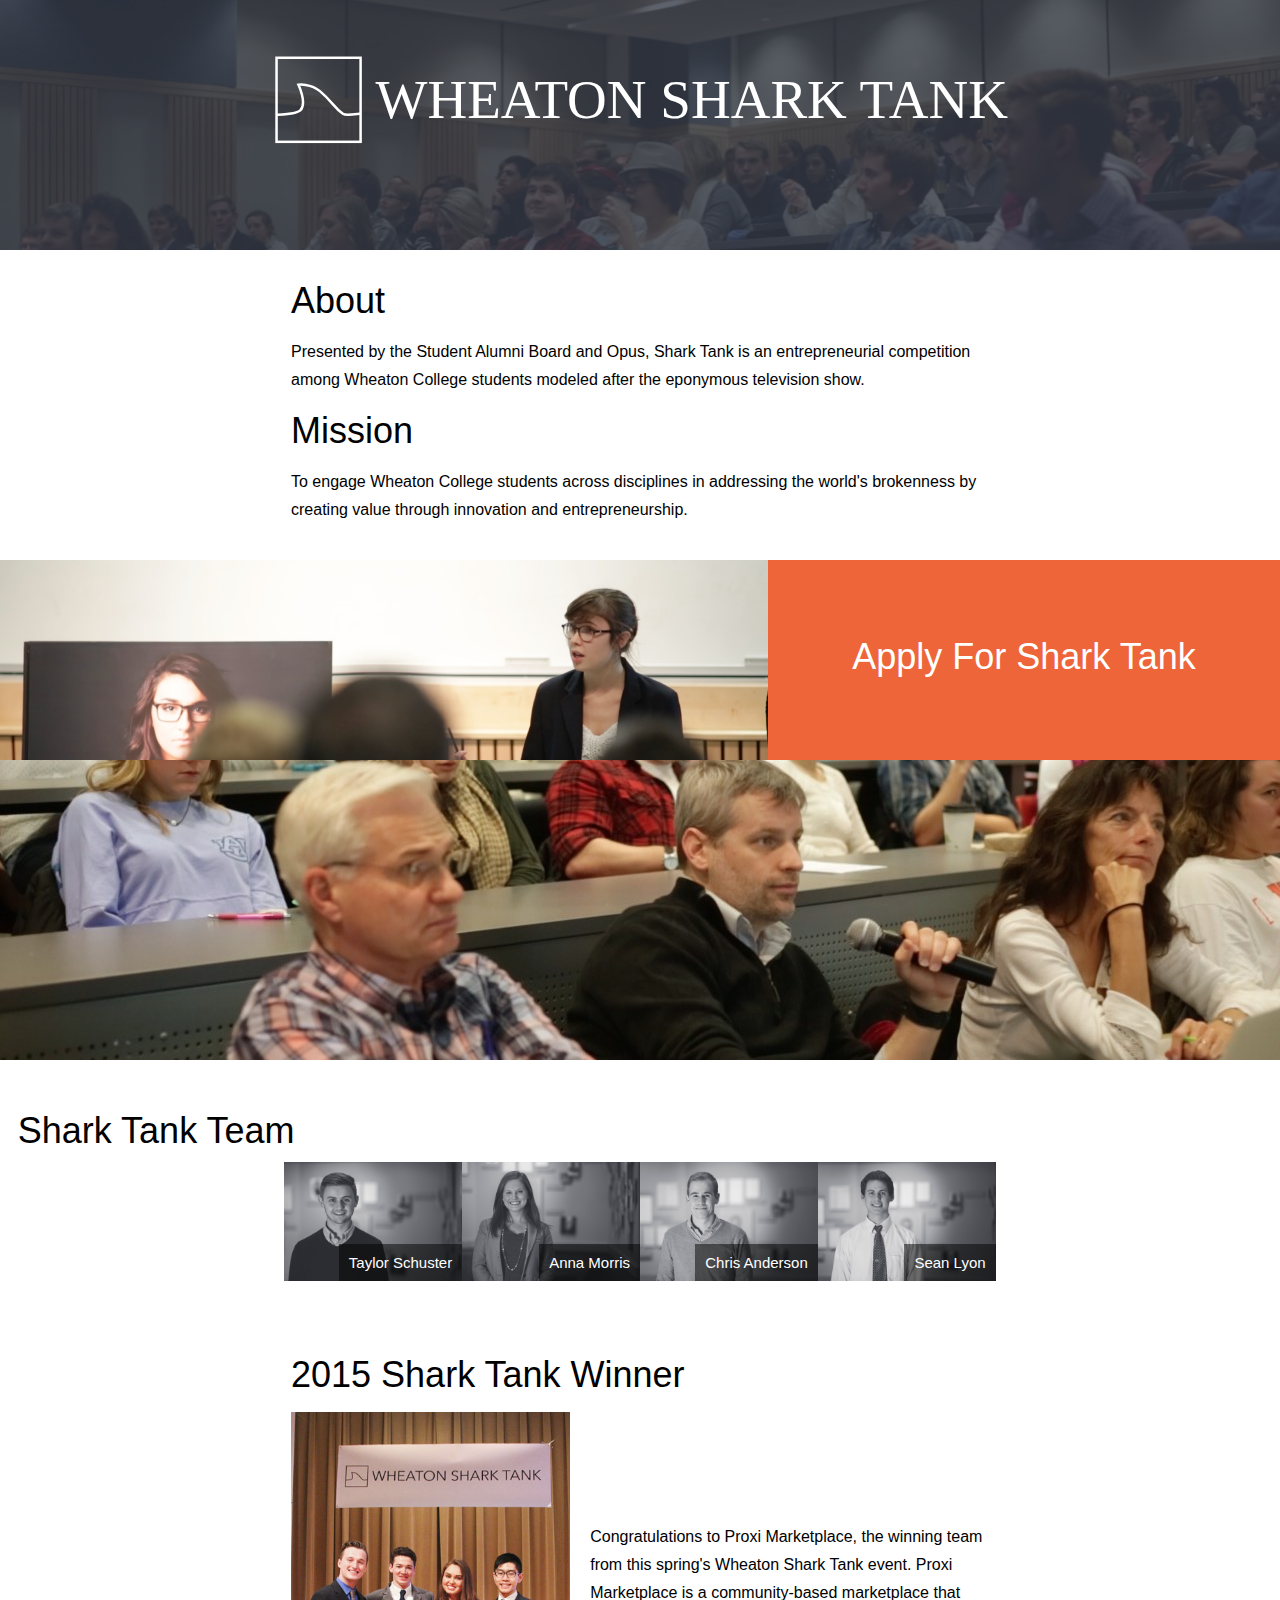
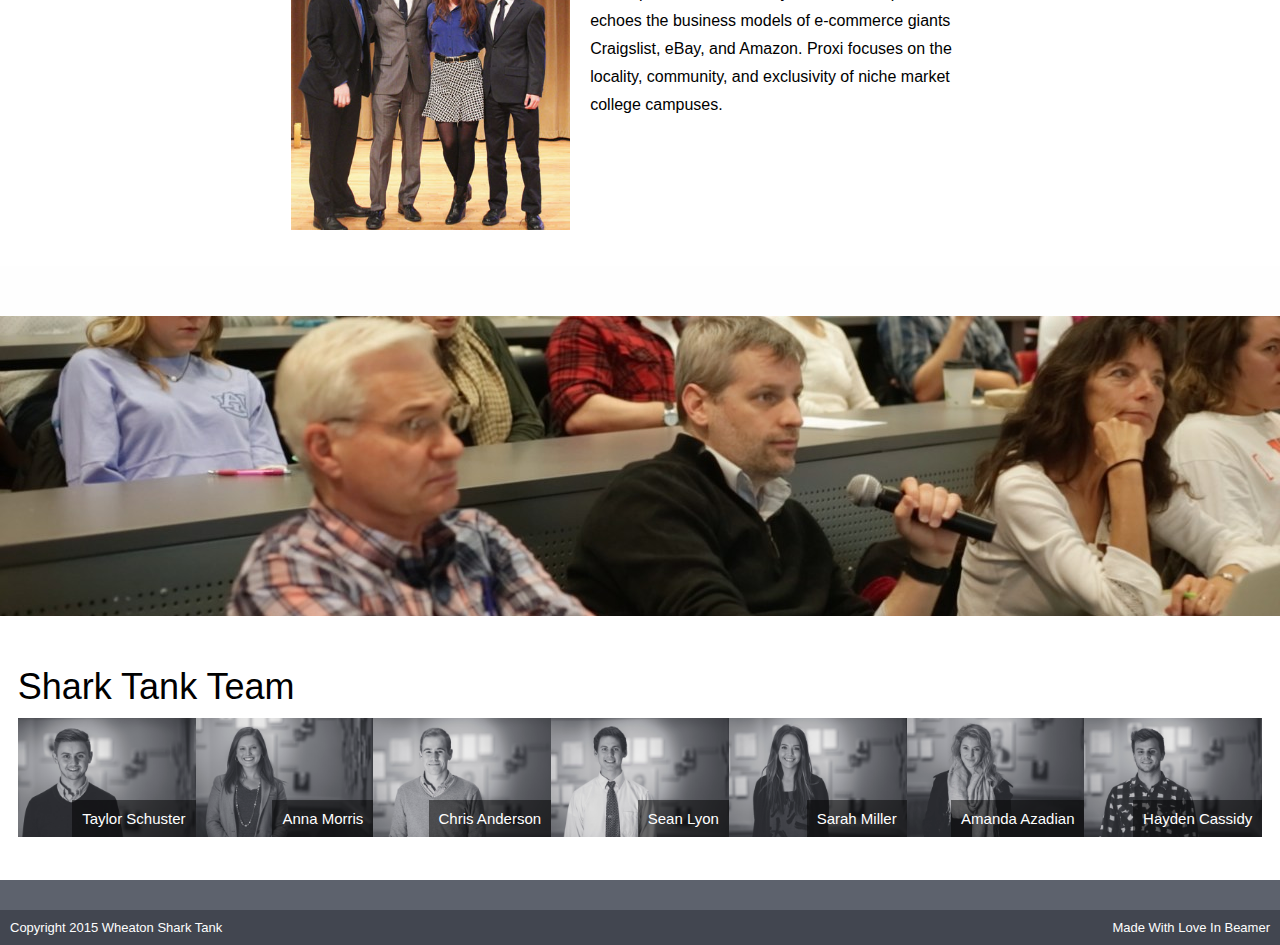
==== index.html @ af7f16a9 "Update index.html" ====
<!DOCTYPE html>
<html>
    <head>
        <title>Wheaton Shark Tank</title>
        <meta name="viewport" content="width=device-width, initial-scale=1.0">
        <link rel="stylesheet" type="text/css" href="css/style.css" />
        <link rel="stylesheet" type="text/css" href="css/strip/strip.css"/>
        <script type="text/javascript" src="javascript/jquery.min.js"></script>
        <script type="text/javascript" src="javascript/moment.js"></script>
        
    </head>
    <body>
        <header class="t100">
            <div class="logo"></div>
        </header>
        <section class="content">
            <section class="about t60">
                <h1>About</h1>
                <p> Presented by the Student Alumni Board and Opus, Shark Tank is an entrepreneurial competition among Wheaton College students modeled after the eponymous television show. </p>
                <h1>Mission</h1>
                <p>To engage Wheaton College students across disciplines in addressing the world's brokenness by creating value through innovation and entrepreneurship.</p>
            </section>
        </section>
        <section class="content">
            <section class="register t100">
                <div class="register-strip">
                    <div class="t60 register-image">
                        <img src="images/presenter1.jpg" />
                    </div>
                    <div class="t40 register-content">
                        <div class="header t100">
                            <h3><a href="https://docs.google.com/a/my.wheaton.edu/forms/d/1Cy8r9pG4nO5E5bSWsli7TmzaUuImfg-sh0JQpCIVTuE/viewform?usp=send_form">Apply For Shark Tank</a></h3>
                            <!--<span class="date"><a href="https://docs.google.com/a/my.wheaton.edu/forms/d/1Cy8r9pG4nO5E5bSWsli7TmzaUuImfg-sh0JQpCIVTuE/viewform?usp=send_form"> Apply</a><br />Contact <a href="mailto:Laura.Tanaka@wheaton.edu">Laura Tanaka</a></span>
                            --->
                        </div>
                    </div>
                </div>
            </section>
            <section class="register t100">
                <div class="register-strip bottom">
                    <div class="t100 register-image">
                        <img src="images/crowd2.jpg" style="margin-top:-175px" />
                    </div>
                </div>
            </section>
            <section class="team t100">
                <h1>Shark Tank Team</h1>
                <div class="team-member t12">
                    <a href="images/team/sharktank1.jpg" class="strip" data-strip-group="gallery1">
                        <img class="t100" src="images/team/sharktank1.jpg" />
                    </a>
                    <span>Taylor Schuster</span>
                </div>
                <div class="team-member t12">
                    <a href="images/team/sharktank2.jpg" class="strip" data-strip-group="gallery1">
                        <img class="t100 strip" src="images/team/sharktank2.jpg" />
                    </a>
                    <span>Anna Morris</span>
                </div>
                <div class="team-member t12">
                    <a href="images/team/sharktank3.jpg" class="strip" data-strip-group="gallery1">
                        <img class="t100 strip" src="images/team/sharktank3.jpg" />
                    </a>
                    <span>Chris Anderson</span>
                </div>
                <div class="team-member t12">
                    <a href="images/team/sharktank4.jpg" class="strip" data-strip-group="gallery1">
                        <img class="t100 strip" src="images/team/sharktank4.jpg" />
                    </a>
                    <span>Sean Lyon</span>
                </div>
            </section>
            <section class="content">
                <div class="schedule t60">
                    <h1>2015 Shark Tank Winner</h1>
                    <p><img class="t40 winner-image" src="images/image.png" /><span class="t60 winner-span">Congratulations to Proxi Marketplace, the winning team from this spring's Wheaton Shark Tank event.  Proxi Marketplace is a community-based marketplace that echoes the business models of e-commerce giants Craigslist, eBay, and Amazon.  Proxi focuses on the locality, community, and exclusivity of niche market college campuses.</span></p>
                </div>
            </section>
        </section>
        <section class="content" style="margin-top: 50px">
            <section class="register t100">
                <div class="register-strip bottom">
                    <div class="t100 register-image">
                        <img src="images/crowd2.jpg" style="margin-top:-175px" />
                    </div>
                </div>
            </section>
            <section class="team t100">
                <h1>Shark Tank Team</h1>
                <div class="team-member t12">
                    <a href="images/team/sharktank1.jpg" class="strip" data-strip-group="gallery1">
                        <img class="t100" src="images/team/sharktank1.jpg" />
                    </a>
                    <span>Taylor Schuster</span>
                </div>
                <div class="team-member t12">
                    <a href="images/team/sharktank2.jpg" class="strip" data-strip-group="gallery1">
                        <img class="t100 strip" src="images/team/sharktank2.jpg" />
                    </a>
                    <span>Anna Morris</span>
                </div>
                <div class="team-member t12">
                    <a href="images/team/sharktank3.jpg" class="strip" data-strip-group="gallery1">
                        <img class="t100 strip" src="images/team/sharktank3.jpg" />
                    </a>
                    <span>Chris Anderson</span>
                </div>
                <div class="team-member t12">
                    <a href="images/team/sharktank4.jpg" class="strip" data-strip-group="gallery1">
                        <img class="t100 strip" src="images/team/sharktank4.jpg" />
                    </a>
                    <span>Sean Lyon</span>
                </div>
                <div class="team-member t12">
                    <a href="images/team/sharktank5.jpg" class="strip" data-strip-group="gallery1">
                        <img class="t100 strip" src="images/team/sharktank5.jpg" />
                    </a>
                    <span>Sarah Miller</span>
                </div>
                <div class="team-member t12">
                    <a href="images/team/sharktank6.jpg" class="strip" data-strip-group="gallery1">
                        <img class="t100 strip" src="images/team/sharktank6.jpg" />
                    </a>
                    <span>Amanda Azadian</span>
                </div>
                <div class="team-member t12">
                    <a href="images/team/sharktank7.jpg" class="strip" data-strip-group="gallery1">
                        <img class="t100 strip" src="images/team/sharktank7.jpg" />
                    </a>
                    <span>Hayden Cassidy</span>
                </div>
            </section>
        </section>
        <footer class="t100">
            <!-- <img class="sablogo" src="images/sablogo.png" /> -->
            <div class="copy">
                <div class="copy-left">Copyright 2015 Wheaton Shark Tank</div>
                <div class="copy-right">Made With Love In Beamer</div>
            </div>
        </footer>
        <script type="text/javascript">
            // Once the video is ready
            videojs("sharktank2014").ready(function() {
                
                var myPlayer = this;
                var aspectRatio = 1/2;
                
                function resizeVideoJS() {
                    var width = document.getElementById(myPlayer.L).parentElement.offsetWidth;
                    myPlayer.width(width).height( width * aspectRatio );
                }
                
                resizeVideoJS();
                
                window.onresize = resizeVideoJS;
            });
        </script>
        <script type="text/javascript" src="javascript/strip.min.js"></script>
        <script type="text/javascript" src="javascript/index.js"></script>
        
        <script>
            (function(i,s,o,g,r,a,m){i['GoogleAnalyticsObject']=r;i[r]=i[r]||function(){
            (i[r].q=i[r].q||[]).push(arguments)},i[r].l=1*new Date();a=s.createElement(o),
            m=s.getElementsByTagName(o)[0];a.async=1;a.src=g;m.parentNode.insertBefore(a,m)
            })(window,document,'script','//www.google-analytics.com/analytics.js','ga');
            
            ga('create', 'UA-47687305-2', 'auto');
            ga('send', 'pageview');
            
        </script>
    </body>
</html>
---- css/style.css ----
* {
  box-sizing: border-box;
}

body {
    background: #FEFEFE url('../images/crowd1.jpg');
    background-size: 100% auto;
    background-repeat: no-repeat;
    font-family: "Helvetica Neue", "Helvetica", sans-serif;
    font-weight: 200;
    margin: 0;
    padding: 0;
}

a { color: #FFF; 
    text-decoration: none;
  
}


/*------------------------------------*\
    $GRID
\*------------------------------------*/

.t1     { width:1% }
.t2     { width:2% }
.t10    { width:10% }
.t12    { width:14% }
.t20    { width:20% }
.t25    { width:25% }       /* 1/4 */
.t30    { width:30% }
.t32    { width:32% }
.t33    { width:33.33333% }   /* 1/3 */
.t40    { width:40% }
.t50    { width:50% }       /* 1/2 */
.t60    { width:60% }
.t64    { width:64% }
.t66    { width:66.66666% }   /* 2/3 */
.t70    { width:70% }
.t75    { width:75% }       /* 3/4*/
.t80    { width:80% }
.t90    { width:90% }
.t100   { width:100% }

h1, h2 {
    font-weight: 400;
    color: #FFF;
    font-size: 36px;
    text-align: center;
}

h3 {
  font-weight: 400;
    color: #FFF;
    font-size: 36px;
    text-align: center;
    
}



.button {
    border: 2px solid #FFF;
    padding: 10px 15px;
    display: inline-block;
    color: #FFF;
    text-transform: uppercase;
    margin: 5px 0px;
}

header {
    background-color: rgba(53, 59, 73, 0.8);
    min-height: 250px;
    position: relative;
}

header .logo {
    background: url('../images/logo.svg?1');
    background-repeat: no-repeat;
    background-position: center center;
    background-size: 100% auto;
    width: 816px;
    height: 200px;
    position: relative;
    left: 50%;
    margin-left: -408px;
}

header .video {
    position: relative;
    left: 50%;
    margin-left: -320px;
    width: 640px;
    height: 320px;
}

.vjs-default-skin .vjs-big-play-button,
.vjs-default-skin .vjs-big-play-button:hover {
    box-shadow: none;
}

.content {
    background: #FFF;
    overflow: auto;
    text-align: center;
}

.about, .gallery, .schedule, .team {
    padding: 20px 35px;
    text-align: left;
    display: inline-block;
}
.about h1 {
    color: #000;
    padding: 0px;
    text-align: left;
    margin: 10px 0px;
}
.about p, .schedule p {
    line-height: 28px;
}

.gallery {
    margin-bottom: 40px;
}
.gallery h1, .schedule h1, .team h1 {
    color: #000;
    padding: 0px;
    text-align: left;
    margin: 10px 0px;
}
.gallery a {
    width: 100px;
    height: 100px;
    overflow: hidden;
    position: relative;
    display: block;
    float: left;
    margin: 5px;
}
.gallery a img {
    min-height: 100%;
    max-height: 150%;
    min-width: 100%;
}


.schedule table {
    border: 1px solid #DADDDF;
    padding: 0px;
    margin: 10px 0px 0px 0px;

    overflow: hidden;
    
    -webkit-border-horizontal-spacing: 0px;
    -webkit-border-vertical-spacing: 0px;
    
    border-bottom-width: 0px;
}
.schedule .pod-title {
    background: #eee;
}
.schedule tr {
    padding: 0px;
}
.schedule td {
    padding: 8px;
    border-bottom: 1px solid #DADDDF;
}
.schedule td:nth-child(even) {
    border-left: 1px solid #DADDDF;
}


.team {
    font-size: 0px;
    padding: 20px 5px;
    margin: 20px 0px;
    color: #111;
    text-align: center;
}
.team h1 {
    margin-left: 1%;
}
.team h2 {
    color: #111;
    text-align: left;
    padding-left: 30px;
    margin-bottom: 10px;
}
.team-member {
    display: inline-block;
    vertical-align: top;
    margin: 0px;
    font-size: 15px;
    position: relative;
}
.team-member span {
    display: block;
    position: absolute;
    bottom: 3px;
    right: 0px;
    padding: 10px;
    background: rgba(0,0,0,.5);
    color: #FFF;    
}

.winner-image {
    display: inline-block;
    vertical-align: middle;
}
.winner-span {
    vertical-align: middle;
    display: inline-block;
    padding-left:20px;
}



.register {
    overflow: auto;
    position: relative;
}
.register-strip {
    height: 200px;
    overflow: hidden;
}
.register-strip.bottom { height: 300px; }
.register-image {
    float: left;
    overflow: hidden;
    height: 100%;
}
.register-image img {
    width: 100%;
    margin-top: -20px;
}
.register-content {
    float: left;
    height: 100%;
    background: #F6F6F6;
}
.register-content .header {
    background: #EE6539;
    min-height: 200px;
    float: left;
    text-align: center;
    padding: 40px 15px;
}
.register-content .header h1 {
    text-transform: uppercase;
    font-weight: 400;
    color: #FFF;
    font-size: 36px;
    text-align: center;
    padding: 20px 50px 10px;
    margin: 0px;
}
.register-content .header .date {
    display: block;
    color: #FEFEFE;
    padding: 20px 20px 30px 20px;
}

.register-content h2,
.register-content h1 {
    color: #000;
    text-align: left;
    margin-bottom: 10px;
}

.register-content form {
    left: 25%;
    display: block;
    position: relative;
}
.register-content label {
    display: block;
}
.register-content label span {
    display: block;
    padding: 5px 0px;
}
.register-content form input,
.register-content form textarea {
    font-size: 15px;
    border-radius: 3px;
    border: 1px solid #dddddd;
    margin-bottom: 21px;
    margin-left: 0px;
    padding: 14px;
    outline: none;
}

.register-content form input:focus,
.register-content form textarea:focus {
    border: 1px solid #AAA;
}

.register-content form textarea {
    min-height: 100px;
}

.register-content form .checkboxes div {
    display: inline-block;
}

.register-content form input[type=submit] {
    background: #FFF;
}

.register-content form textarea.red {
    border-color: #FF0000;
}


.countdown {
    font-size: 50px;
    width: 100%;
    text-align: center;
    display: block;
    position: absolute;
    top: 50%;
    margin-top: -20px;
    color: #FEFEFE;
}
.countdown .subtitle {
    display: block;
    font-size: 25px;
}


footer {
    background: rgba(53, 59, 73, 0.8);
    padding: 30px 0px 0px;
    text-align: center;
}

footer .sablogo {
    width: 160px;
    margin-bottom: 30px;
}
footer .copy {
    overflow: auto;
    background: #424650;
    font-size: 13px;
    padding: 10px;
    color: #FEFEFE;
}
footer .copy .copy-right {
    float: right;
}
footer .copy .copy-left {
    float: left;
}


@media only screen and (max-width: 1024px) {
    body {
        background-size: auto 500px;
    }
    header {

    }
    header .logo {
        width: 700px;
        height: 172px;
        margin-left: -350px;
    }
    header .video {
        position: relative;
        left: 50%;
        margin-left: -240px;
        width: 480px;
        height: 240px;
    }
    header .video video {
        width: 480px;
        height: 240px;
    }
    .about {
        width: 60%;
    } 
    .gallery {
        width: 40%;
    }
    .team-member { width: 33%; }
    
    .register-strip {
        height: 285px;
    }
    .register-strip img {
        width: auto;
        min-width: 100%;
        height: 285px;
    }
    .register-strip.bottom img {
        height: auto;
    }
    .winner-image {
        width: 100%;
    }
    .winner-span {
        display: block;
        width: 100%;
        padding-top: 20px;
        padding-left: 0px;
    }
}
@media only screen and (max-width: 640px) {
    .about, 
    .register, 
    .gallery, 
    .register-content, 
    .register-image, 
    .schedule,
    .register-content .header {
        width: 100%;
    }
    p { font-size: 19px }
    .gallery {
        padding: 10px 30px;
    }
    body {
        background-size: auto 300px;
    }
    header {
        min-height: 75px;
    }
    header .logo {
        background: url('../images/logo.svg?1');
        background-repeat: no-repeat;
        background-position: center center;
        background-size: 100% auto;
        width: 320px;
        height: 100px;
        position: relative;
        left: 50%;
        margin-left: -160px;
    }
    
    header .video {
        position: relative;
        left: 50%;
        margin-left: -150px;
        width: 300px;
        height: 150px;
    }
    header .video video {
        width: 300px;
        height: 150px;
    }
    
    .register-strip {
        height: auto;
    }
    .register-strip.bottom { display: none; }
    
    .team-member { width: 50%; }
    
    .register-content form {
        left: 10%;
        width: 80%;
    }
    
    .register-content form .checkboxes div {
        display: block;
    }
    
    .team h1 { text-align: center; }

    .countdown {
        font-size: 30px;
        padding: 15px;
        top: 80px;
    }
    .countdown .subtitle {
        font-size: 20px;
    }
    .countdown #countdown {
        padding-top: 20px;
        display: block;
    }
    .gallery a {
        width: 28%;
        padding: 1%;
        height: 75px;
    }
}
---- css/strip/strip.css ----
.strp-window {
	position: fixed;
	width: 0;
	height: 100%;
  overflow: hidden;
  background: #292929;
  font: 13px/20px "Lucida Sans", "Lucida Sans Unicode", "Lucida Grande", Verdana, Arial, sans-serif;
}

.strp-window.strp-vertical {
  height: 0;
  width: 100%;
}


/* margin
   we always have some margin around Strip to keep a visual reference to the underlying page
*/
.strp-window { margin-left: 40px; }
.strp-window.strp-vertical { margin-left: 0; margin-bottom: 40px; }

/* reduce margin on smaller screens */
@media all and (max-width: 420px),
       all and (max-height: 420px) {
  .strp-window { margin-left: 20px; }
  .strp-window.strp-vertical { margin-bottom: 20px; }
}


/* z-index */
.strp-window,
.strp-spinner-move {
  z-index: 99999;
}

/* reset box-sizing */
.strp-window,
.strp-window [class^='strp-'],
.strp-spinner-move,
.strp-spinner-move [class^='strp-'] {
  box-sizing: border-box;
}

.strp-measured { margin: 0 !important; }

.strp-pages {
  position: absolute;
  width: 100%;
  height: 100%;
  overflow: hidden;
}

/* sides */
.strp-side-right { top: 0; right: 0; }
.strp-side-right .strp-pages { top: 0; right: 0; }
.strp-side-right .strp-page { top: 0; right: 0; }

.strp-side-left { top: 0; left: 0; }
.strp-side-left .strp-pages { top: 0; left: 0; }
.strp-side-left .strp-page { top: 0; left: 0; }
.strp-side-left .strp-close { left: auto; right: 0; }

.strp-side-top { top: 0; left: 0; }
.strp-side-top .strp-pages { top: 0; left: 0; }
.strp-side-top .strp-page { top: 0; left: 0; }
.strp-side-top .strp-close { top: 0; right: 0; }

.strp-side-bottom { bottom: 0; left: 0; }
.strp-side-bottom .strp-pages { bottom: 0; left: 0; }
.strp-side-bottom .strp-page { bottom: 0; left: 0; }
.strp-side-bottom .strp-close { top: 0; right: 0; }

.strp-page {
  position: absolute;
  width: 100%;
  height: 100%;
}

.strp-container {
  position: absolute;
  top: 0;
  left: 0;
  right: 0;
  bottom: 0;
  margin: 0;
  padding: 0;
  text-align: center;
  background: #292929;
  -webkit-user-select: none;
  -moz-user-select: none;
  user-select: none;
}

/* youtube & vimeo use overlap:false, this adds padding 
   to make sure buttons don't overlap the content */
.strp-no-overlap .strp-container { padding: 47px 72px; }
.strp-no-overlap.strp-no-sides .strp-container { padding: 47px 0; }

.strp-vertical .strp-no-overlap .strp-container { padding: 0 72px; }
.strp-vertical .strp-no-overlap.strp-no-sides .strp-container { padding: 0 47px; }

.strp-hovering-clickable .strp-container { cursor: pointer; }


.strp-content-element {
  position: absolute;
  top: 50%;
  left: 50%;
}

.strp-content-element iframe {
  float: left;
  width: 100%;
  height: 100%;
}

.strp-container img {
  display: inline-block;
  vertical-align: middle;
}

.strp-info {
  position: absolute;
  bottom: 0;
  left: 0;
  width: 100%;
  color: #efefef;
  font-size: 13px;
  line-height: 20px;
  background: #000;
}

.strp-info-padder {
  display: block;
  overflow: hidden;
  padding: 12px;
  position: relative;
  width: auto;
}

.strp-caption {
  width: auto;
  display: inline;
  white-space: wrap;
}

.strp-position {
  color: #b3b3b3;
  float: right;
  line-height: 21px;
  opacity: 0.99;
  position: relative;
  text-align: right;
  margin-left: 15px;
}

/* links */
.strp-info a,
.strp-info a:hover {
  color: #ccc;
  border: 0;
  background: none;
  text-decoration: underline;
}
.strp-info a:hover { color: #eee; }



/* < > */
.strp-nav {
  position: absolute;
  top: 50%;
  width: 54px;
  height: 72px;
  margin: 0 9px;
  margin-top: -36px;
  cursor: pointer;
  -webkit-user-select: none;
  -moz-user-select: none;
  user-select: none;
}
.strp-nav-previous { left: 0; }
.strp-nav-next { right: 0; left: auto; }

.strp-nav-disabled { cursor: default; }

.strp-nav-button {
  float: left;
  width: 100%;
  height: 100%;
  margin: 0;
  padding: 0;
}
.strp-nav-button-background {
  position: absolute;
  top: 0;
  left: 0;
  width: 100%;
  height: 100%;
  background-color: #101010;
}
.strp-nav-button-icon {
  float: left;
  position: relative;
  height: 100%;
  width: 100%;
  zoom: 1;
}


/* X */
.strp-close {
  position: absolute;
  width: 47px;
  height: 47px;
  cursor: pointer;
  -webkit-user-select: none;
  -moz-user-select: none;
  user-select: none;
}

.strp-close-background,
.strp-close-icon {
  position: absolute;
  top: 12px;
  left: 12px;
  height: 23px;
  width: 23px;
}

.strp-close-background {
  filter: alpha(opacity=80);
  opacity: .8;
  background-color: #101010;
}
.strp-close:hover .strp-close-background { background-color: #161616; }


.strp-has-error .strp-container { background: #d22c2c; }
.strp-error {
  background: url('skins/strip/error.svg') 50% 50% no-repeat;
  position: absolute;
  top: 50%;
  left: 50%;
  width: 240px;
  height: 240px;
  margin-left: -120px;
  margin-top: -120px;
}
.strp-no-svg .strp-error { background-image: url('skins/strip/error.svg'); }

/* Spinner - loading icon, wrapped by a this div that moves it */
.strp-spinner-move {
  position: fixed;
  top: 0px;
  right: 0px;
  height: 47px;
  width: 0;
}
.strp-spinner-move.strp-vertical { width: 47px; height: 0; }

.strp-spinner {
  width: 47px;
  height: 47px;
  float: left;
  position: relative;
}

/* different sides */
.strp-spinner-move.strp-side-top { top: 0; right: 0; bottom: auto; left: auto; }
.strp-spinner-move.strp-side-bottom { top: auto; right: 0; bottom: 0; left: auto; }

.strp-spinner-move.strp-side-right .strp-spinner { margin-left: -47px; }
.strp-spinner-move.strp-side-left .strp-spinner { margin-right: -47px; float: right; }
.strp-spinner-move.strp-side-bottom .strp-spinner { margin-top: -47px; }
.strp-spinner-move.strp-side-top .strp-spinner { position: absolute; bottom: 0; right: 0; margin-bottom: -47px; }


@-moz-keyframes strp-spinner-spin { 100% { -moz-transform: rotate(360deg); } }
@-webkit-keyframes strp-spinner-spin { 100% { -webkit-transform: rotate(360deg); } }
@keyframes strp-spinner-spin { 100% { -webkit-transform: rotate(360deg); transform:rotate(360deg); } }

.strp-spinner-rotate,
.strp-spinner-frame {
  position: absolute;
  top: 0;
  left: 0;
  width: 100%;
  height: 100%;
}

.strp-spinner-line {
  position: absolute;
  left: 50%;
  top: 15px;
  width: 2px;
  margin-left: -1px;
  height: 3px;
  border-radius: 1px;
  z-index: 80; /* amount of lines, removed later on */
  color: inherit; /* color of the dots, inherited from text on the page */
}



/*
 * ===== Skin: strip ===== 
 */
 /* < > */
.strp-window-skin-strip .strp-nav-button-background { background: none; }
.strp-window-skin-strip .strp-nav-previous .strp-nav-button-icon { background: url('skins/strip/previous.svg');  }
.strp-window-skin-strip .strp-nav-next .strp-nav-button-icon { background: url('skins/strip/next.svg'); }
/* IE7-8/no-svg */
.strp-window-skin-strip.strp-no-svg .strp-nav-previous .strp-nav-button-icon { background: url('skins/strip/previous.png'); opacity: 1; }
.strp-window-skin-strip.strp-no-svg .strp-nav-next .strp-nav-button-icon { background: url('skins/strip/next.png'); opacity: 1; }

.strp-window-skin-strip .strp-nav .strp-nav-button-icon { opacity: .6; } /* normal state */
.strp-window-skin-strip.strp-mobile-touch .strp-nav .strp-nav-button-icon { opacity: 1; } /* mobile-touch always has normal states at full opacity */

/* < > : hover */
.strp-window-skin-strip .strp-nav:hover .strp-nav-button-icon,
.strp-window-skin-strip .strp-nav-hover .strp-nav-button-icon { opacity: 1; }
/* IE7-8/no-svg */
.strp-window-skin-strip.strp-no-svg .strp-nav.strp-nav-previous:hover .strp-nav-button-icon,
.strp-window-skin-strip.strp-no-svg .strp-nav-hover.strp-nav-previous .strp-nav-button-icon { background: url('skins/strip/previous-hover.png'); }
.strp-window-skin-strip.strp-no-svg .strp-nav.strp-nav-next:hover .strp-nav-button-icon,
.strp-window-skin-strip.strp-no-svg .strp-nav-hover.strp-nav-next .strp-nav-button-icon { background: url('skins/strip/next-hover.png'); }

/* Smaller screens */
@media all and (max-width: 420px),
       all and (max-height: 420px) {
  .strp-window-skin-strip .strp-nav {
    width: 40px;
    height: 50px;
    margin: 0 5px;
    margin-top: -25px;
  }
  
  /* < > */
  .strp-window-skin-strip .strp-nav-previous .strp-nav-button-icon { background: url('skins/strip/previous-small.svg');  }
  .strp-window-skin-strip .strp-nav-next .strp-nav-button-icon { background: url('skins/strip/next-small.svg'); }
  /* IE7-8/no-svg */
  .strp-window-skin-strip.strp-no-svg .strp-nav-previous .strp-nav-button-icon { background: url('skins/strip/previous-small.png'); }
  .strp-window-skin-strip.strp-no-svg .strp-nav-next .strp-nav-button-icon { background: url('skins/strip/next-small.png'); }
  
  /* IE7-8/no-svg */
  .strp-window-skin-strip.strp-no-svg .strp-nav.strp-nav-previous:hover .strp-nav-button-icon,
  .strp-window-skin-strip.strp-no-svg .strp-nav-hover.strp-nav-previous .strp-nav-button-icon { background: url('skins/strip/previous-small-hover.png'); }
  .strp-window-skin-strip.strp-no-svg .strp-nav.strp-nav-next:hover .strp-nav-button-icon,
  .strp-window-skin-strip.strp-no-svg .strp-nav-hover.strp-nav-next .strp-nav-button-icon { background: url('skins/strip/next-small-hover.png'); }

  /* reduce padding */
  .strp-no-overlap .strp-container { padding: 47px 60px; }
  .strp-no-overlap.strp-no-sides .strp-container { padding: 47px 0; }

  .strp-vertical .strp-no-overlap .strp-container { padding: 0 60px; }
  .strp-vertical .strp-no-overlap.strp-no-sides .strp-container { padding: 0 47px; }
}

/* X */
.strp-window-skin-strip .strp-close .strp-close-icon { background: url('skins/strip/close.svg'); opacity: .8; }
.strp-window-skin-strip .strp-close:hover .strp-close-icon { opacity: 1; }
/* IE7-8/no-svg */
.strp-window-skin-strip.strp-no-svg .strp-close .strp-close-icon { background: url('skins/strip/close.png'); opacity: 1; }


/* here's how to have content slide in with the window when opening and closing  */
/*
.strp-window-skin-strip.strp-side-left.strp-opening  .strp-page,
.strp-window-skin-strip.strp-side-left.strp-closing  .strp-page { left: auto; right: 0; }
.strp-window-skin-strip.strp-side-right.strp-opening  .strp-page,
.strp-window-skin-strip.strp-side-right.strp-closing  .strp-page { left: 0; right: auto; }
.strp-window-skin-strip.strp-side-top.strp-opening  .strp-page,
.strp-window-skin-strip.strp-side-top.strp-closing  .strp-page { bottom: 0; top: auto; }
.strp-window-skin-strip.strp-side-bottom.strp-opening  .strp-page,
.strp-window-skin-strip.strp-side-bottom.strp-closing  .strp-page { bottom: auto; top: 0; }
*/
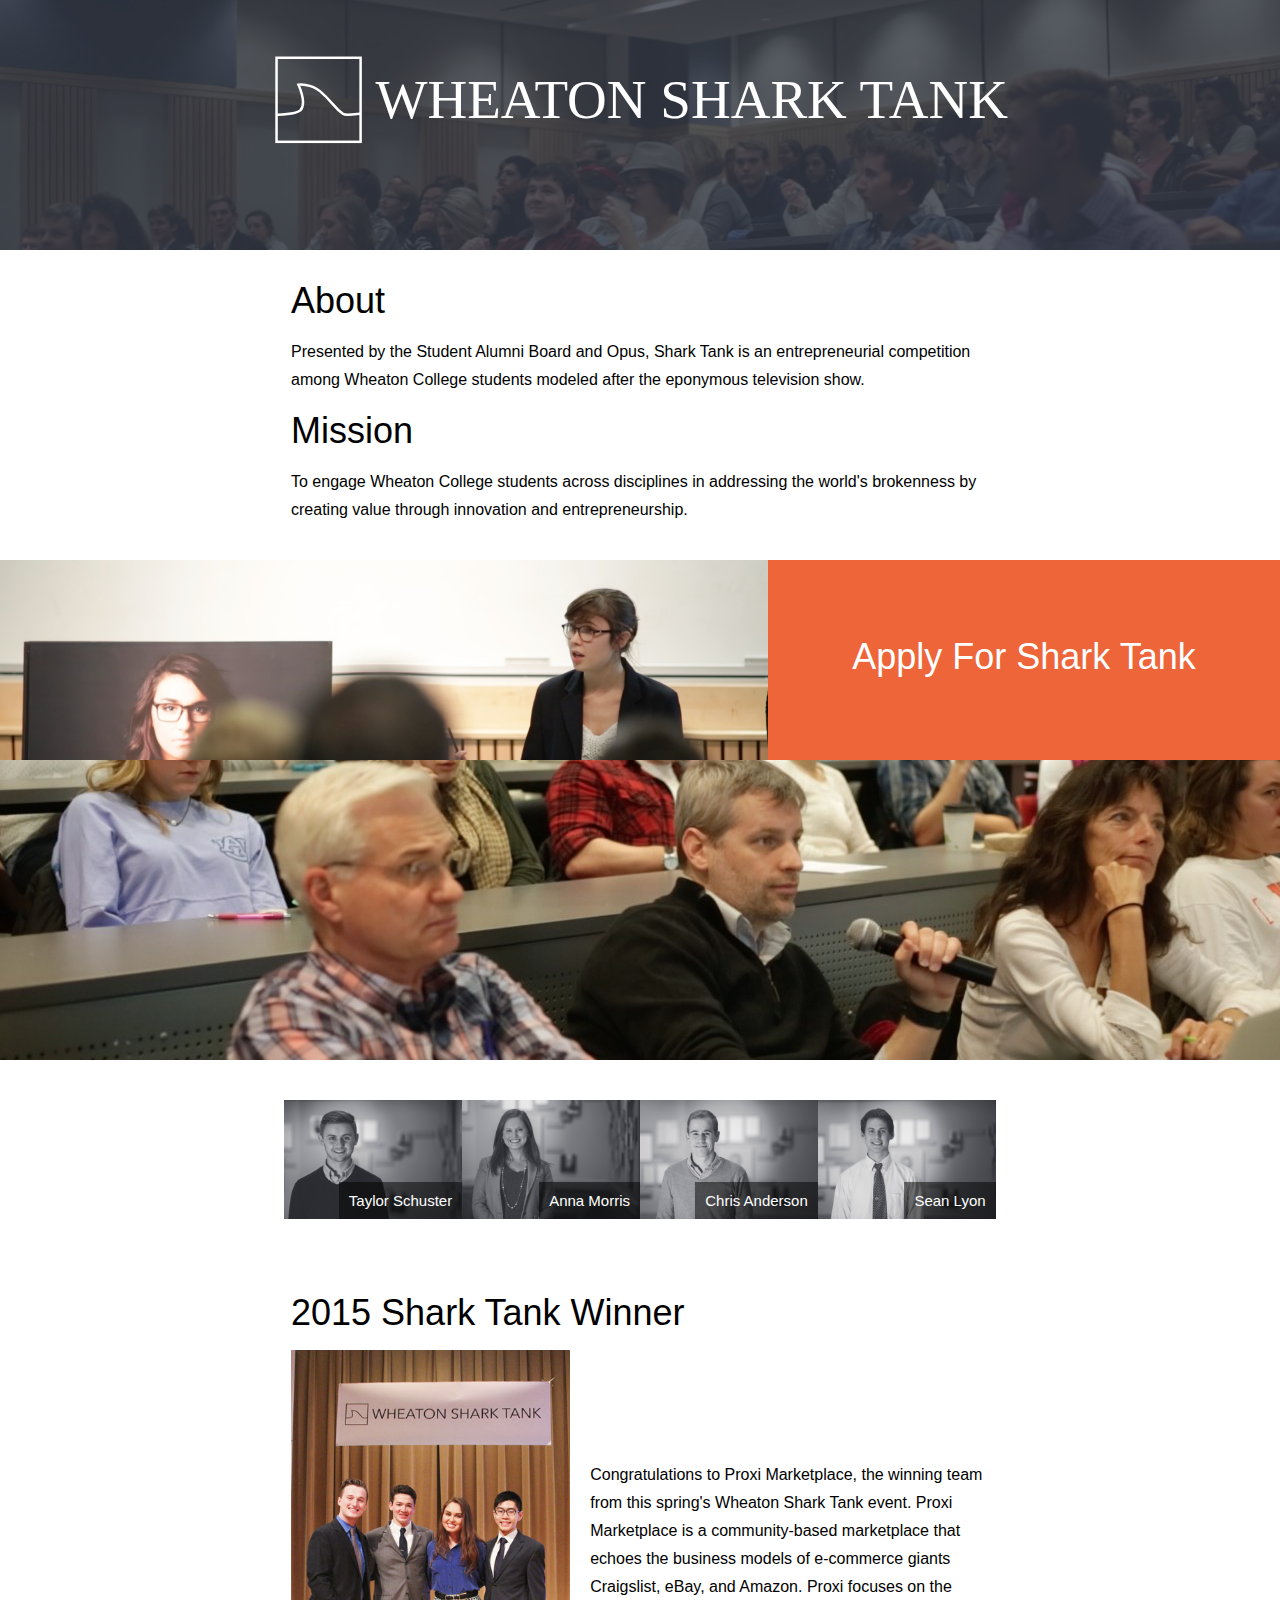
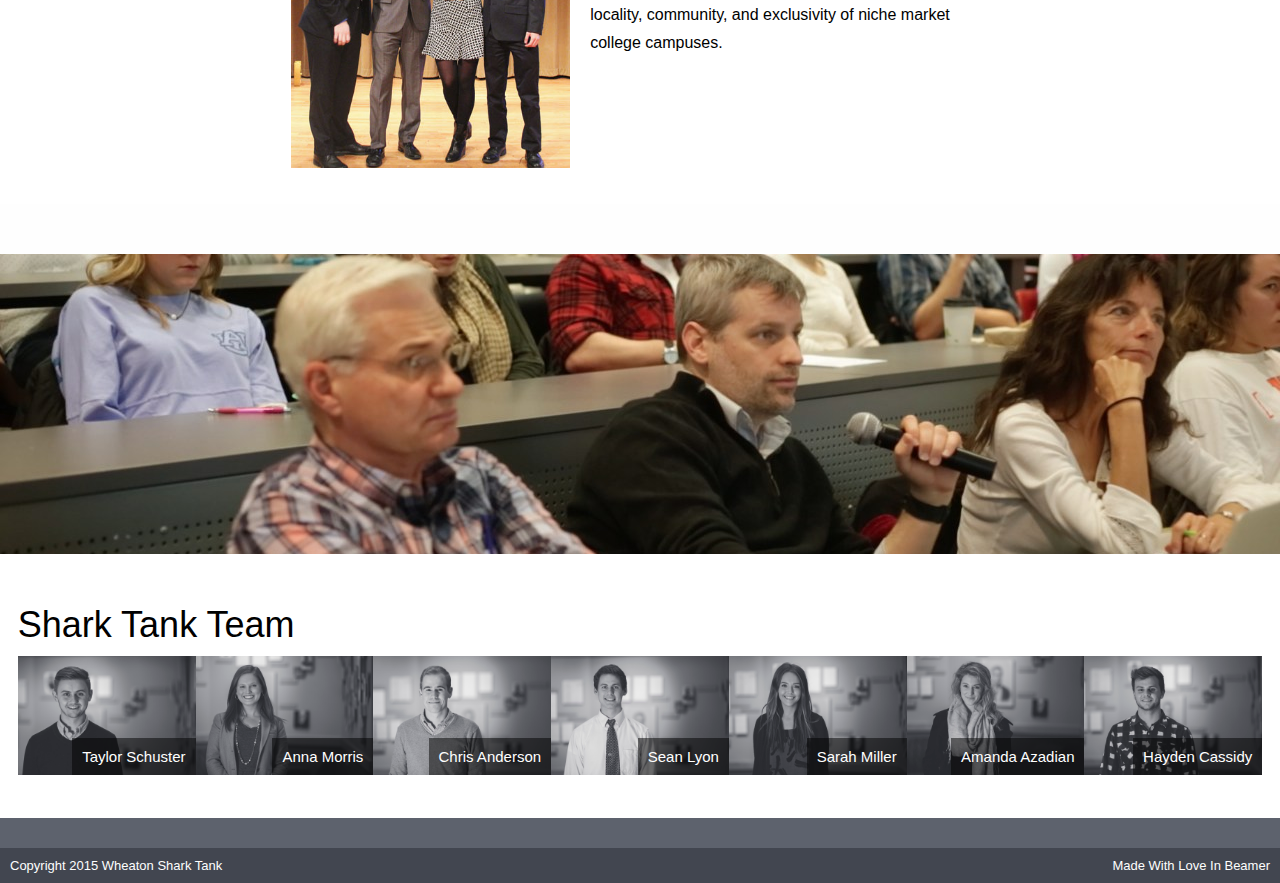
==== commit 47934197: "Update index.html" ====
--- a/index.html
+++ b/index.html
@@ -30,8 +30,7 @@
                     <div class="t40 register-content">
                         <div class="header t100">
                             <h3><a href="https://docs.google.com/a/my.wheaton.edu/forms/d/1Cy8r9pG4nO5E5bSWsli7TmzaUuImfg-sh0JQpCIVTuE/viewform?usp=send_form">Apply For Shark Tank</a></h3>
-                            <!--<span class="date"><a href="https://docs.google.com/a/my.wheaton.edu/forms/d/1Cy8r9pG4nO5E5bSWsli7TmzaUuImfg-sh0JQpCIVTuE/viewform?usp=send_form"> Apply</a><br />Contact <a href="mailto:Laura.Tanaka@wheaton.edu">Laura Tanaka</a></span>
-                            --->
+                            <!--<span class="date"><a href="https://docs.google.com/a/my.wheaton.edu/forms/d/1Cy8r9pG4nO5E5bSWsli7TmzaUuImfg-sh0JQpCIVTuE/viewform?usp=send_form"> Apply</a><br />Contact <a href="mailto:Laura.Tanaka@wheaton.edu">Laura Tanaka</a></span> --->
                         </div>
                     </div>
                 </div>
@@ -44,7 +43,6 @@
                 </div>
             </section>
             <section class="team t100">
-                <h1>Shark Tank Team</h1>
                 <div class="team-member t12">
                     <a href="images/team/sharktank1.jpg" class="strip" data-strip-group="gallery1">
                         <img class="t100" src="images/team/sharktank1.jpg" />
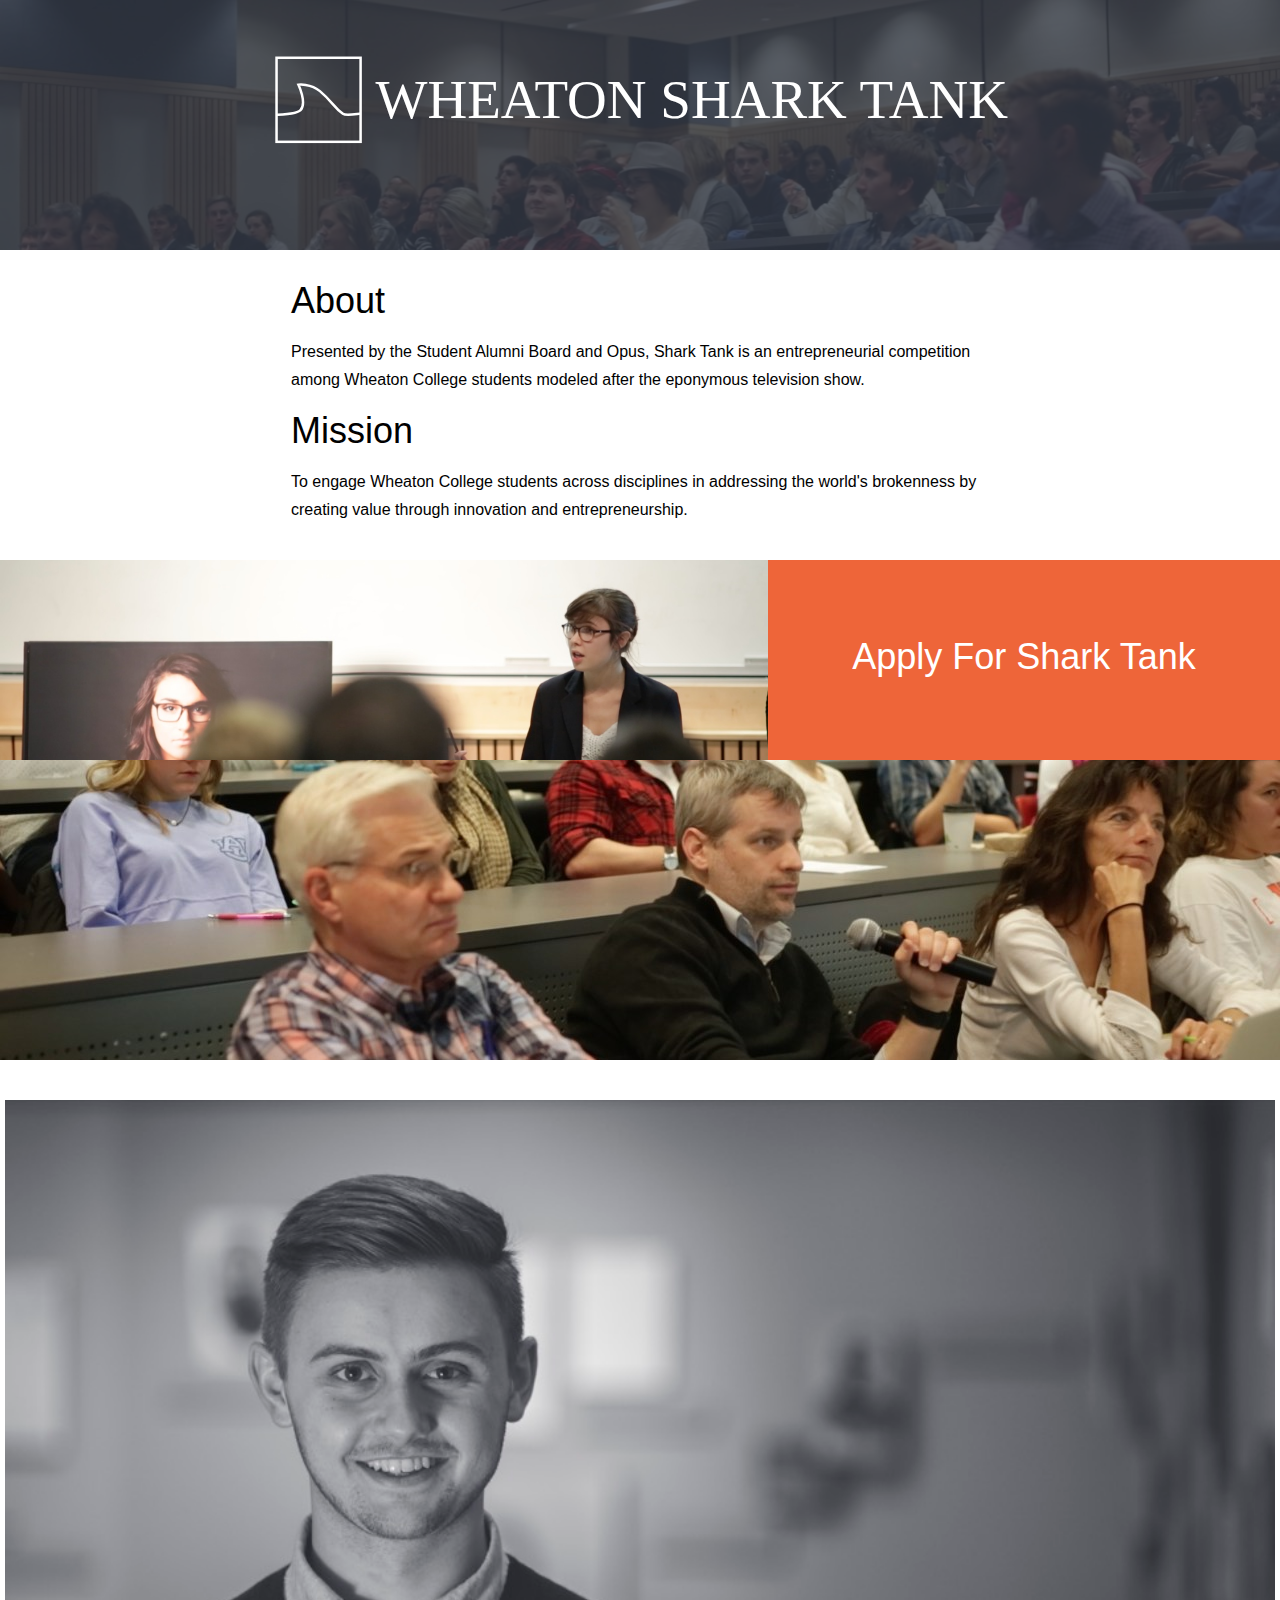
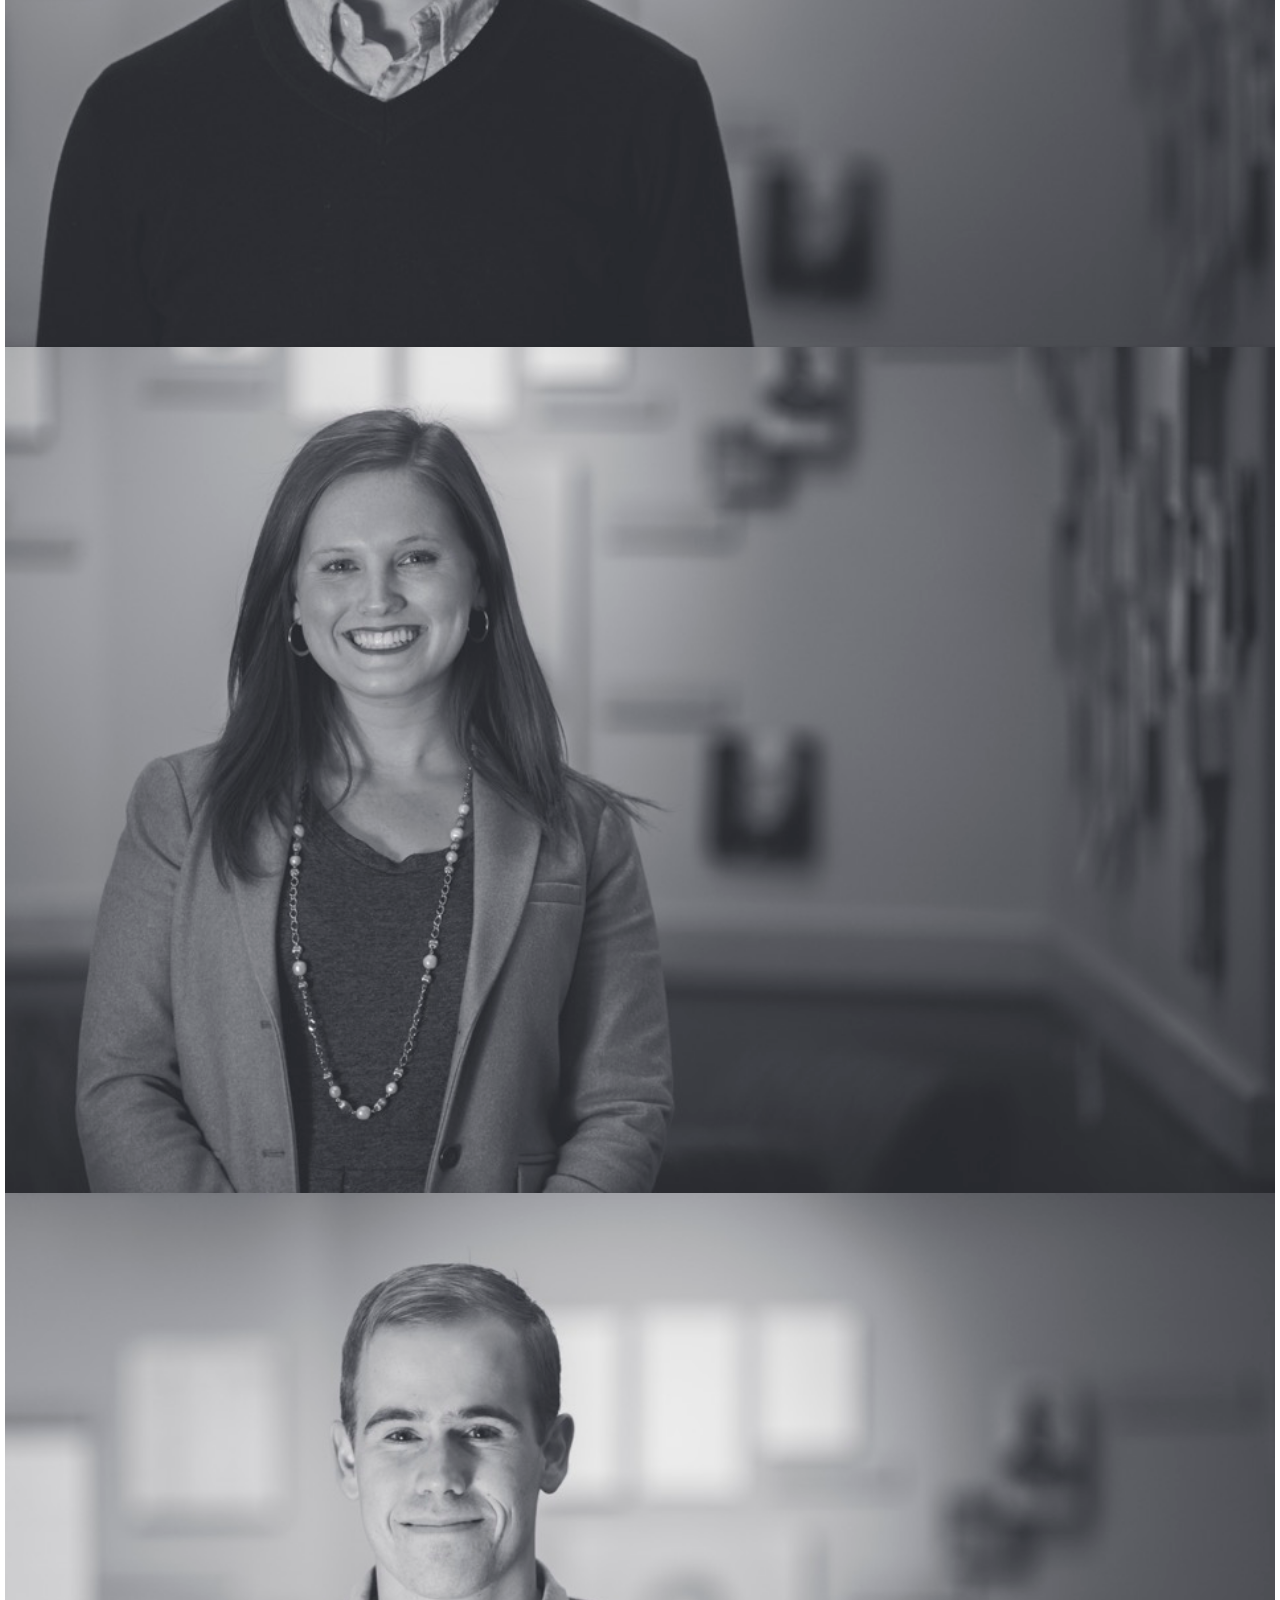
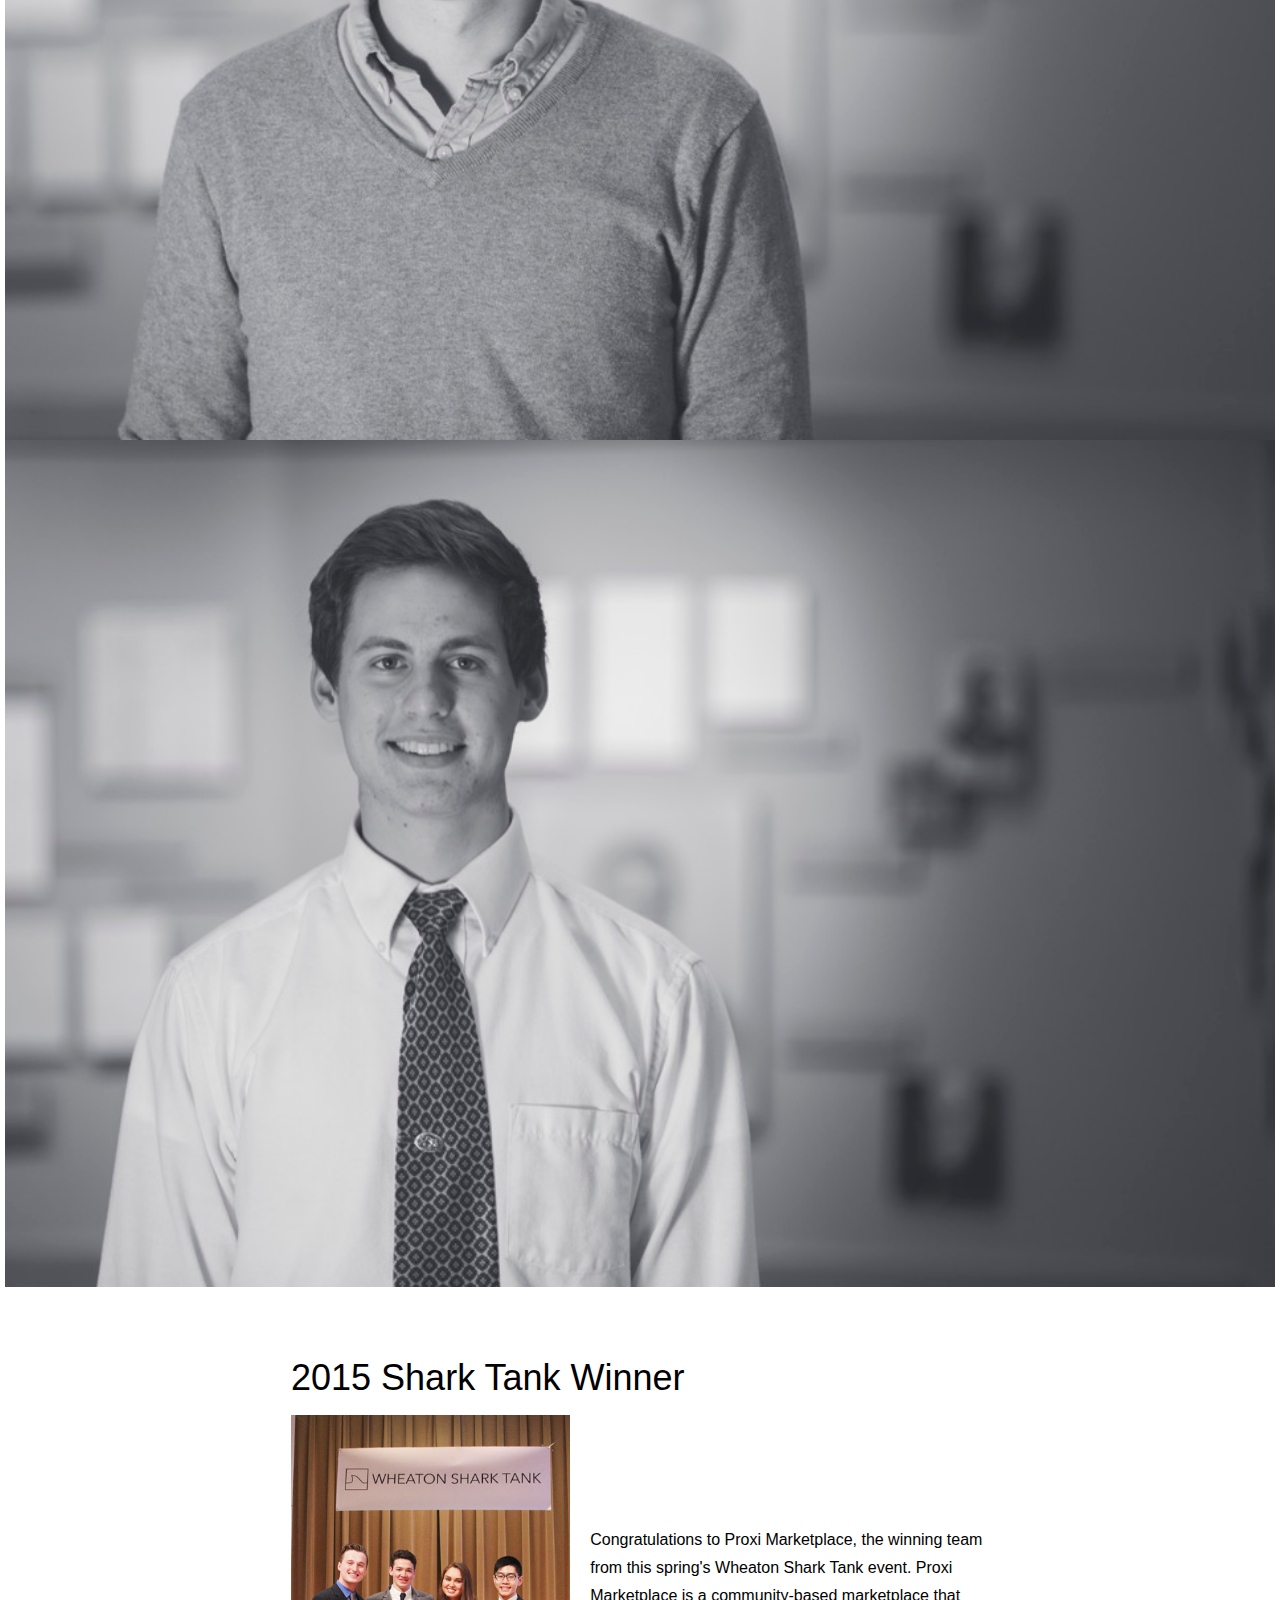
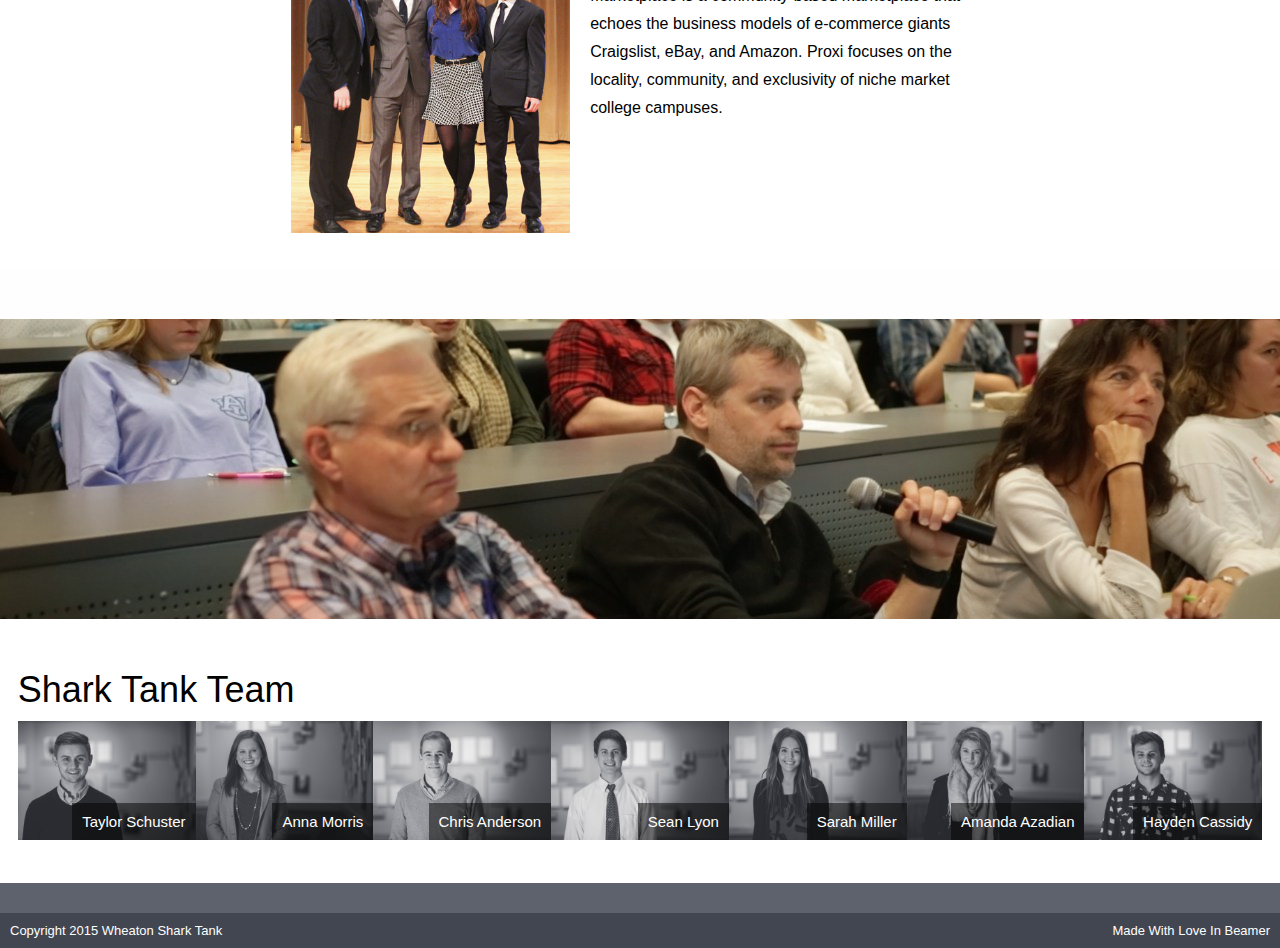
==== commit 05923f05: "Update index.html" ====
--- a/index.html
+++ b/index.html
@@ -43,25 +43,25 @@
                 </div>
             </section>
             <section class="team t100">
-                <div class="team-member t12">
+                <div class="vectors">
                     <a href="images/team/sharktank1.jpg" class="strip" data-strip-group="gallery1">
                         <img class="t100" src="images/team/sharktank1.jpg" />
                     </a>
                     <span>Taylor Schuster</span>
                 </div>
-                <div class="team-member t12">
+                <div class="vectors">
                     <a href="images/team/sharktank2.jpg" class="strip" data-strip-group="gallery1">
                         <img class="t100 strip" src="images/team/sharktank2.jpg" />
                     </a>
                     <span>Anna Morris</span>
                 </div>
-                <div class="team-member t12">
+                <div class="vectors">
                     <a href="images/team/sharktank3.jpg" class="strip" data-strip-group="gallery1">
                         <img class="t100 strip" src="images/team/sharktank3.jpg" />
                     </a>
                     <span>Chris Anderson</span>
                 </div>
-                <div class="team-member t12">
+                <div class="vectors">
                     <a href="images/team/sharktank4.jpg" class="strip" data-strip-group="gallery1">
                         <img class="t100 strip" src="images/team/sharktank4.jpg" />
                     </a>
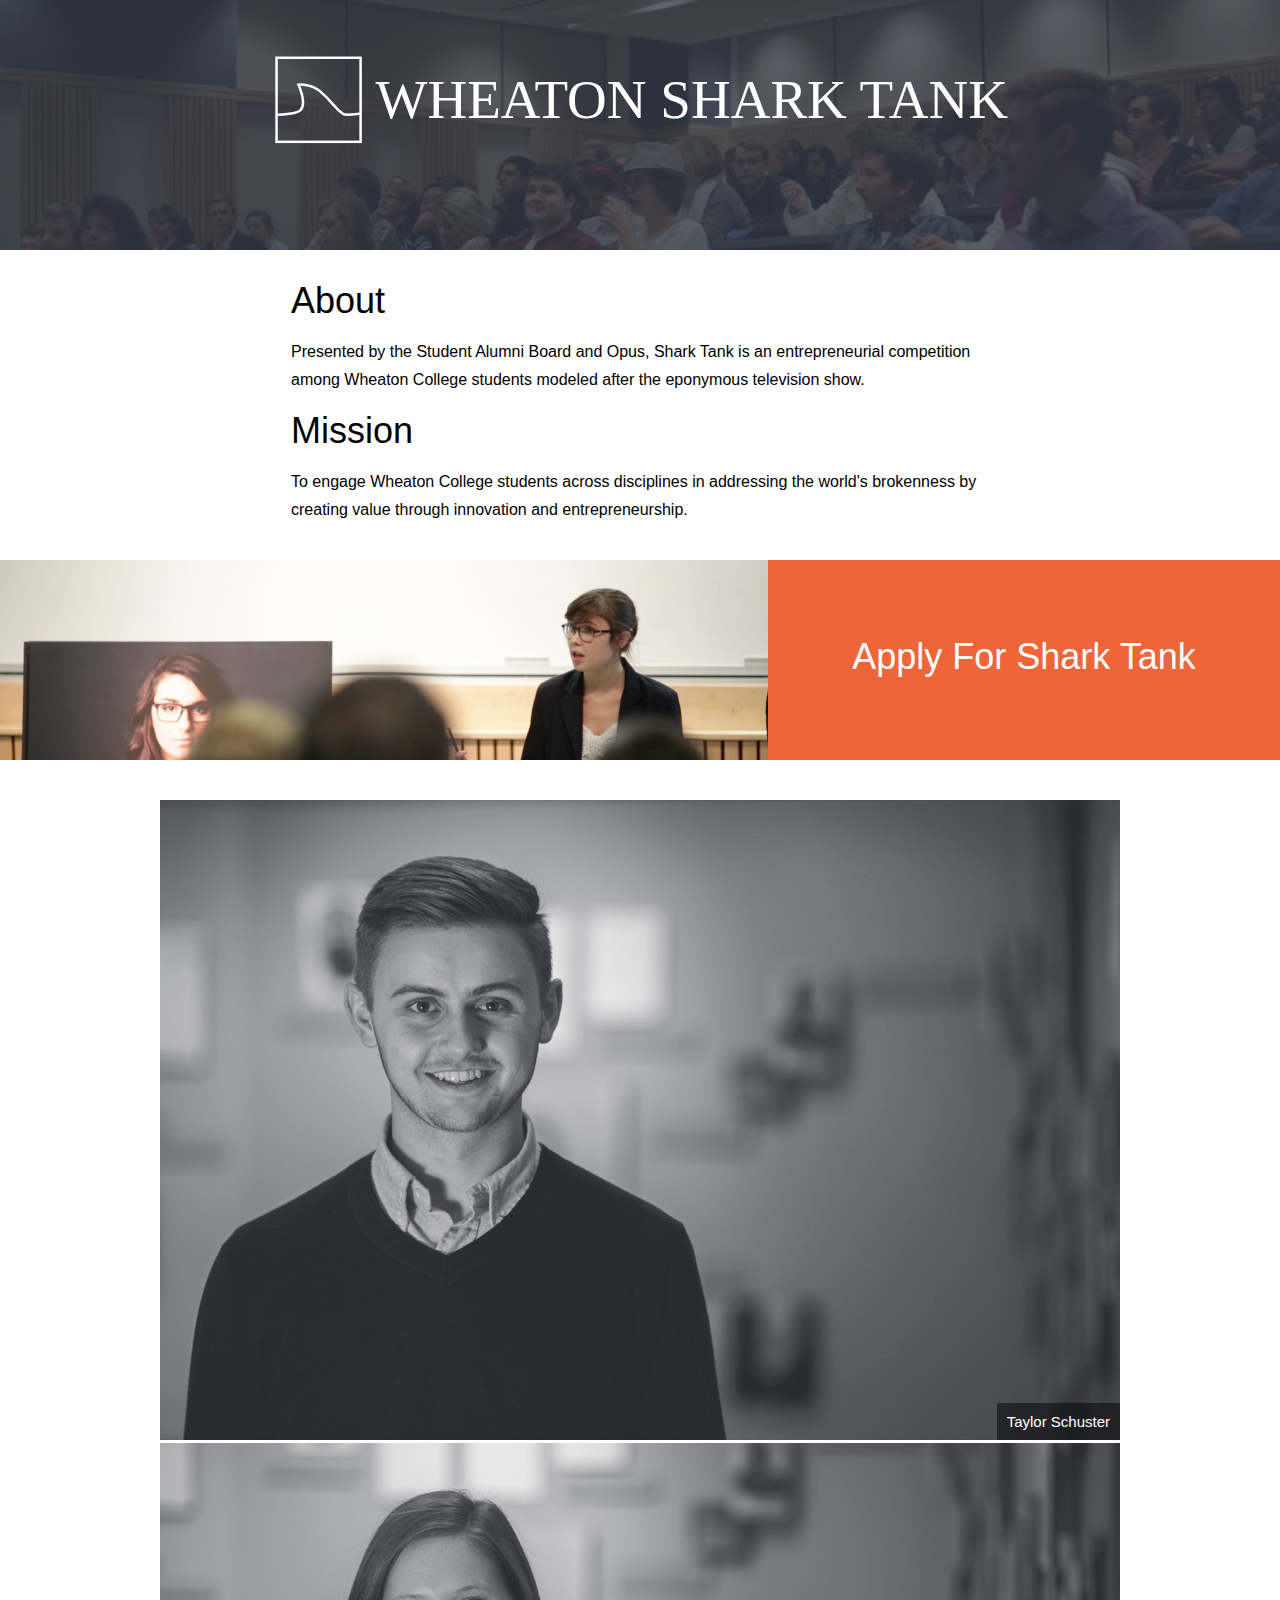
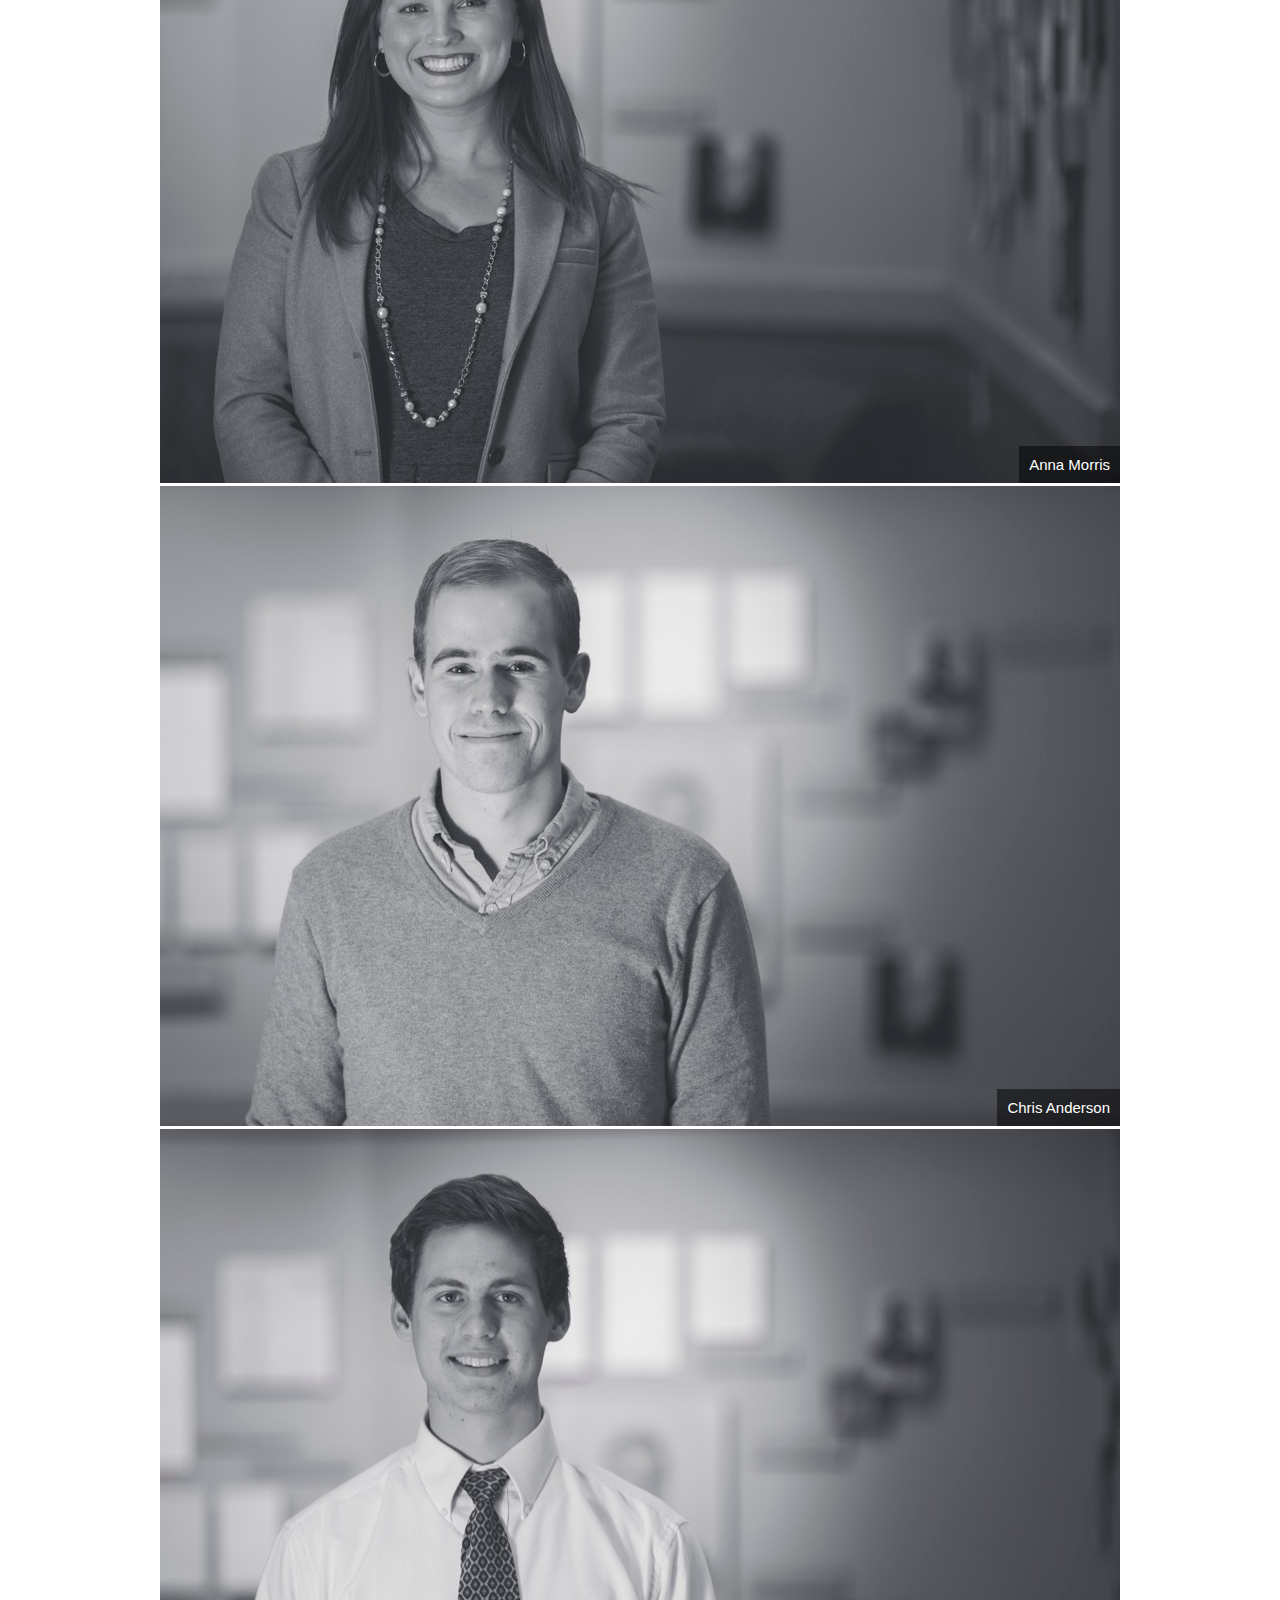
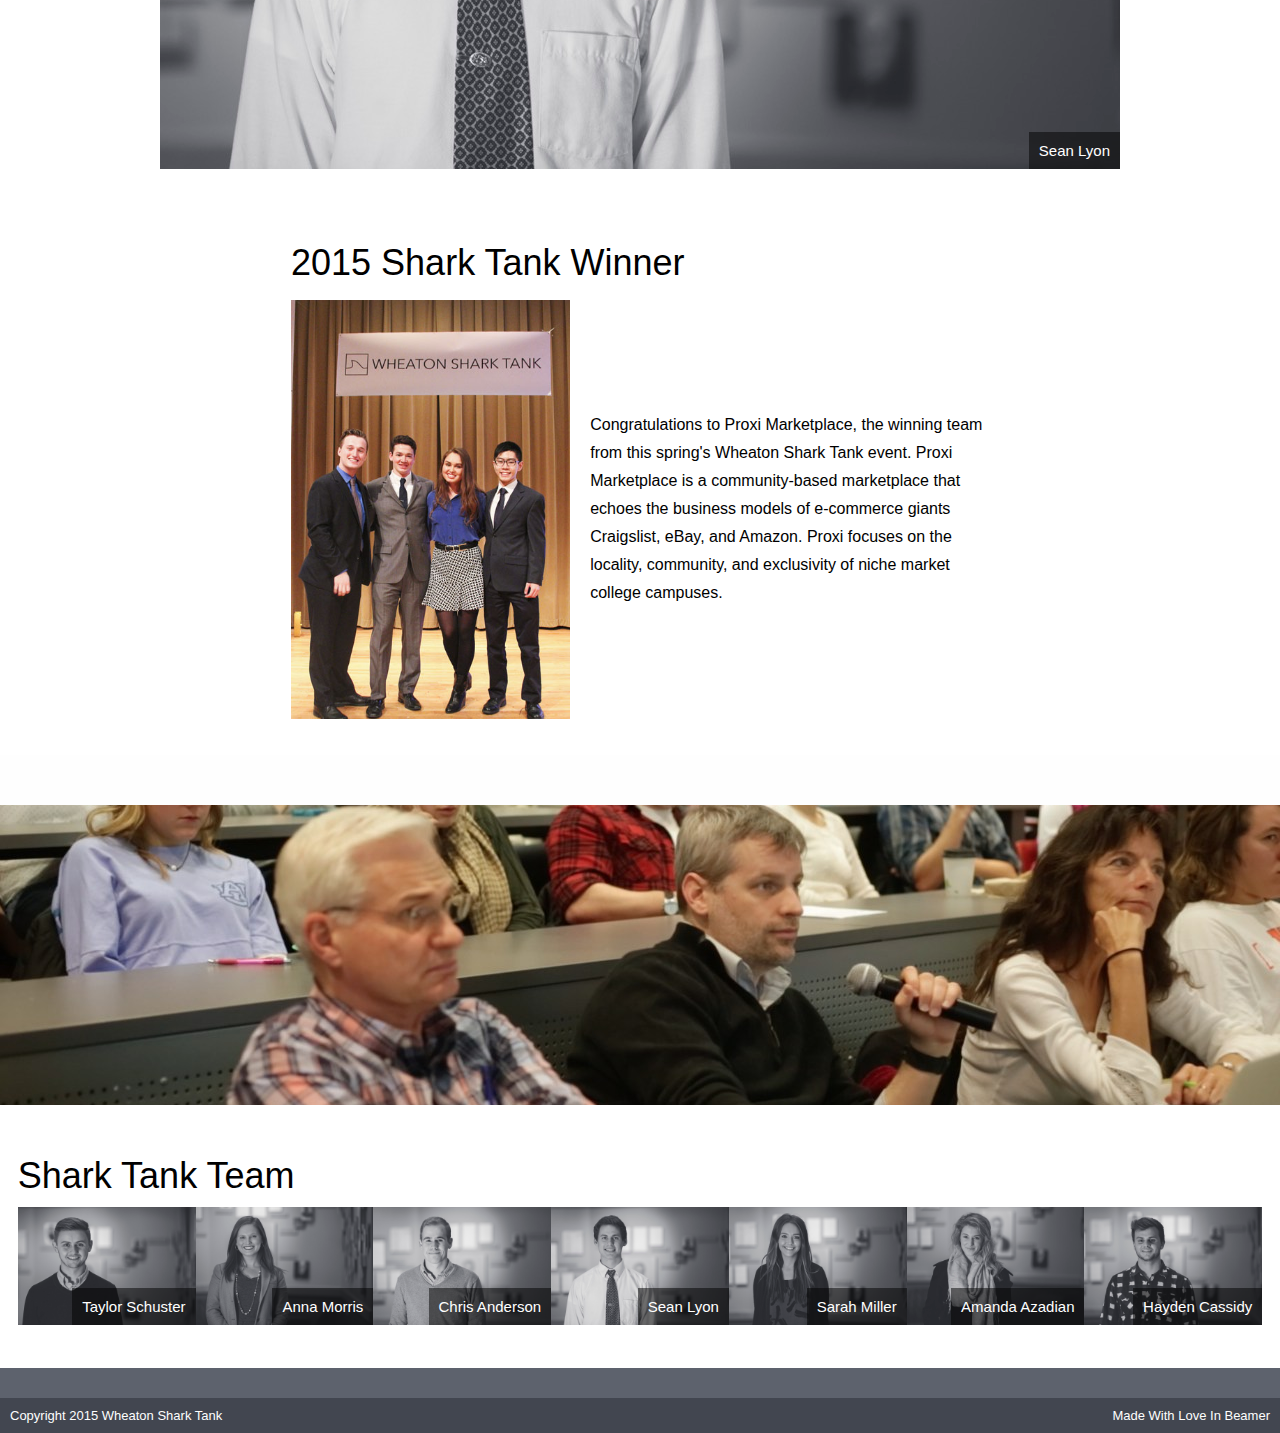
==== commit c728d64c: "Update index.html" ====
--- a/index.html
+++ b/index.html
@@ -32,13 +32,6 @@
                             <h3><a href="https://docs.google.com/a/my.wheaton.edu/forms/d/1Cy8r9pG4nO5E5bSWsli7TmzaUuImfg-sh0JQpCIVTuE/viewform?usp=send_form">Apply For Shark Tank</a></h3>
                             <!--<span class="date"><a href="https://docs.google.com/a/my.wheaton.edu/forms/d/1Cy8r9pG4nO5E5bSWsli7TmzaUuImfg-sh0JQpCIVTuE/viewform?usp=send_form"> Apply</a><br />Contact <a href="mailto:Laura.Tanaka@wheaton.edu">Laura Tanaka</a></span> --->
                         </div>
-                    </div>
-                </div>
-            </section>
-            <section class="register t100">
-                <div class="register-strip bottom">
-                    <div class="t100 register-image">
-                        <img src="images/crowd2.jpg" style="margin-top:-175px" />
                     </div>
                 </div>
             </section>
--- a/css/style.css
+++ b/css/style.css
@@ -205,6 +205,23 @@
     color: #FFF;    
 }
 
+.vectors {
+    display: inline-block;
+    vertical-align: top;
+    margin: 0px;
+    font-size: 15px;
+    position: relative;
+}
+.vectors span {
+    display: block;
+    position: absolute;
+    bottom: 3px;
+    right: 0px;
+    padding: 10px;
+    background: rgba(0,0,0,.5);
+    color: #FFF;    
+}
+
 .winner-image {
     display: inline-block;
     vertical-align: middle;
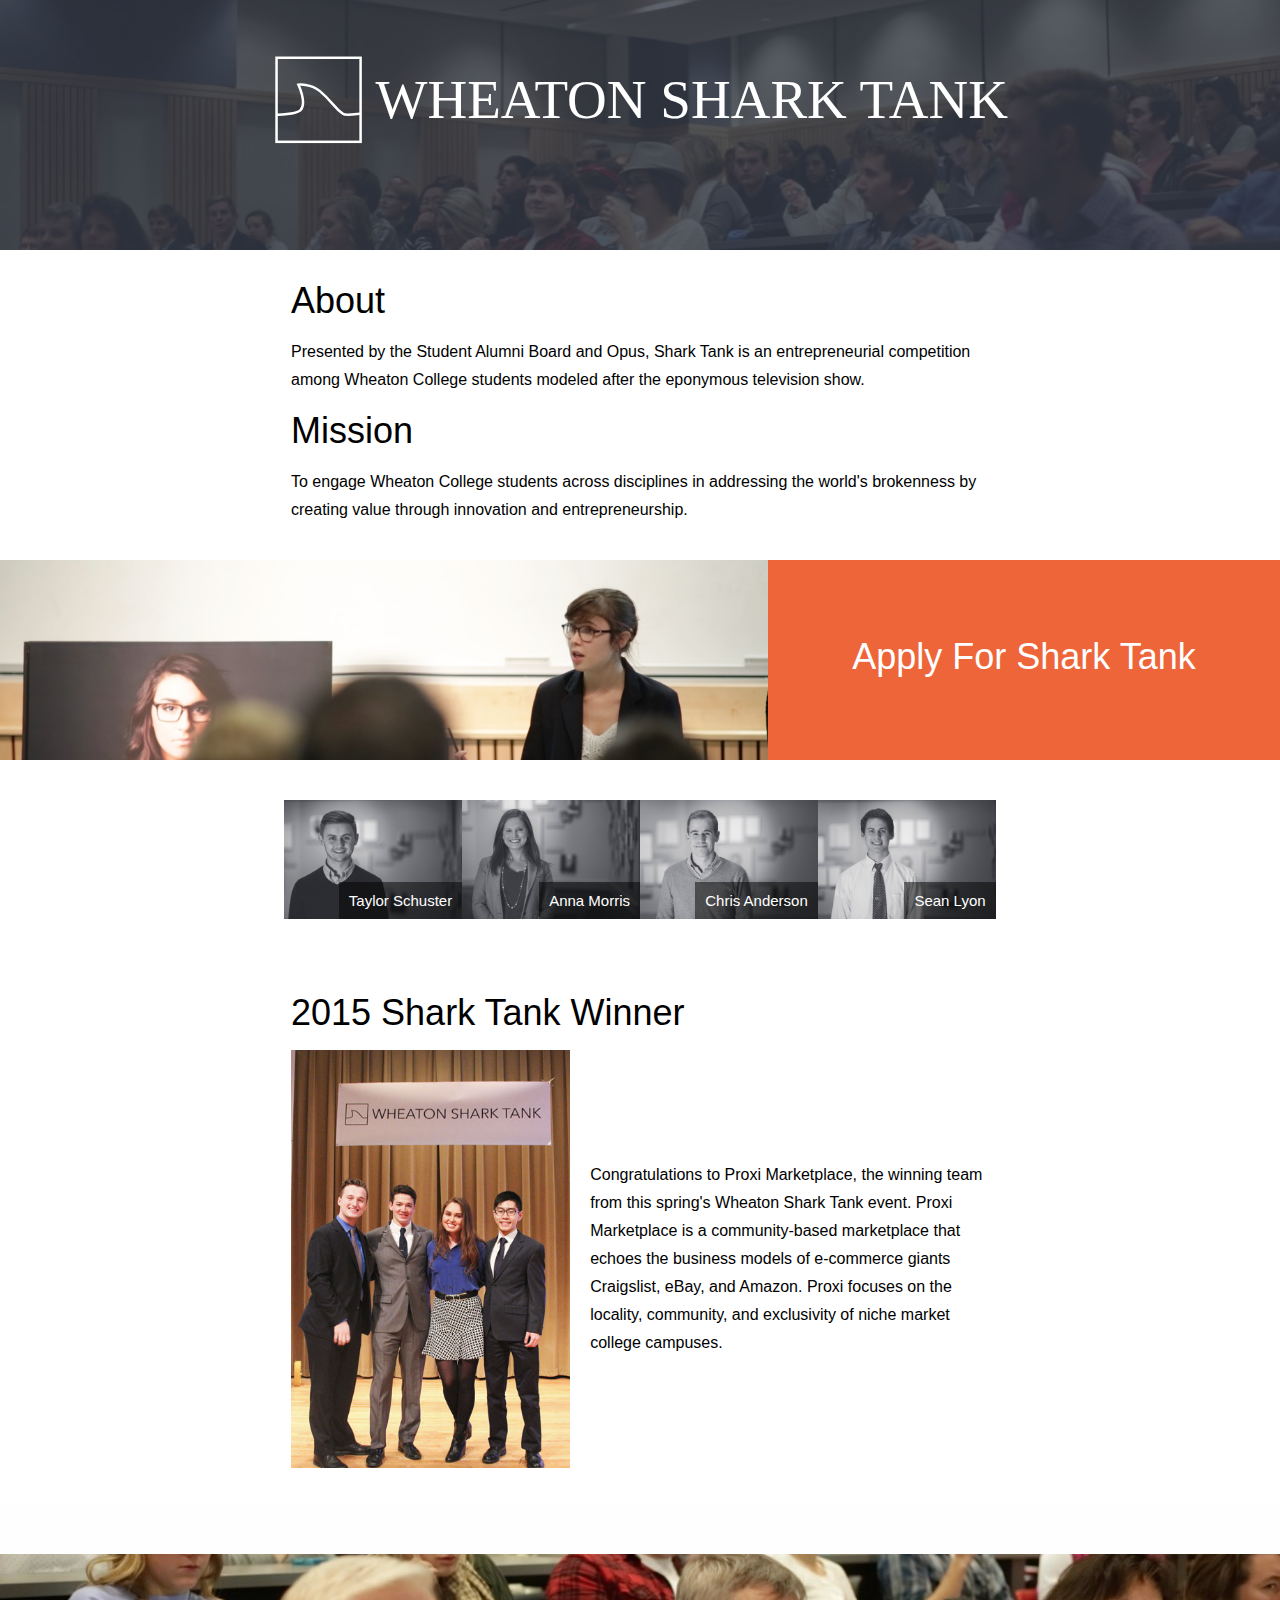
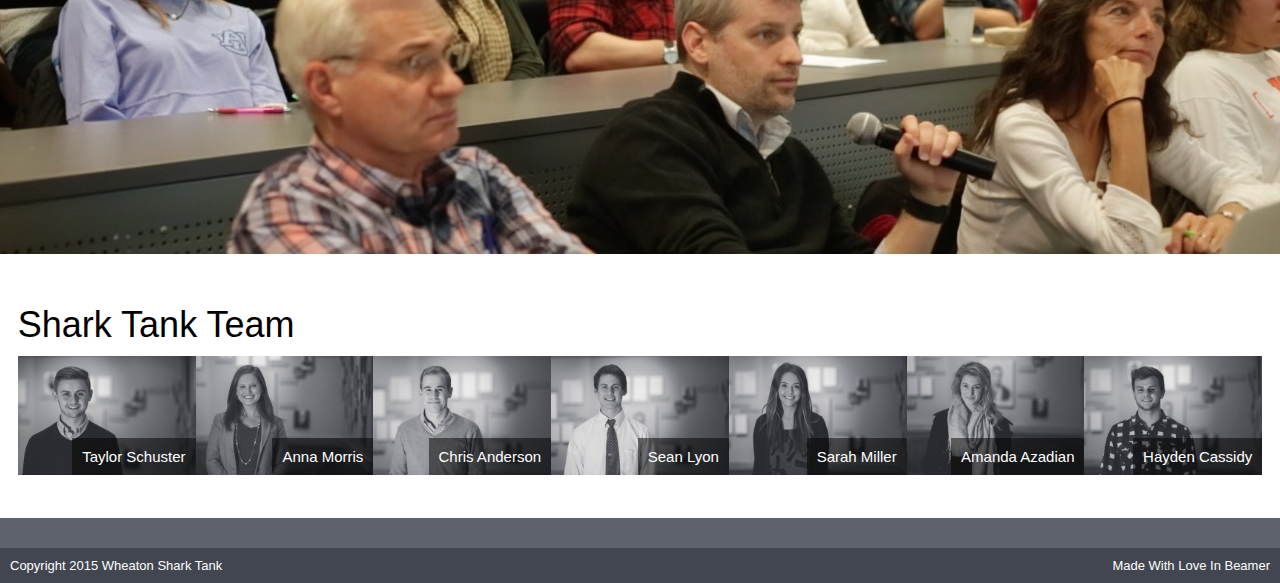
==== commit 4743128a: "Update index.html" ====
--- a/index.html
+++ b/index.html
@@ -36,25 +36,25 @@
                 </div>
             </section>
             <section class="team t100">
-                <div class="vectors">
+                <div class="vectors t12">
                     <a href="images/team/sharktank1.jpg" class="strip" data-strip-group="gallery1">
                         <img class="t100" src="images/team/sharktank1.jpg" />
                     </a>
                     <span>Taylor Schuster</span>
                 </div>
-                <div class="vectors">
+                <div class="vectors t12">
                     <a href="images/team/sharktank2.jpg" class="strip" data-strip-group="gallery1">
                         <img class="t100 strip" src="images/team/sharktank2.jpg" />
                     </a>
                     <span>Anna Morris</span>
                 </div>
-                <div class="vectors">
+                <div class="vectors t12">
                     <a href="images/team/sharktank3.jpg" class="strip" data-strip-group="gallery1">
                         <img class="t100 strip" src="images/team/sharktank3.jpg" />
                     </a>
                     <span>Chris Anderson</span>
                 </div>
-                <div class="vectors">
+                <div class="vectors t12">
                     <a href="images/team/sharktank4.jpg" class="strip" data-strip-group="gallery1">
                         <img class="t100 strip" src="images/team/sharktank4.jpg" />
                     </a>
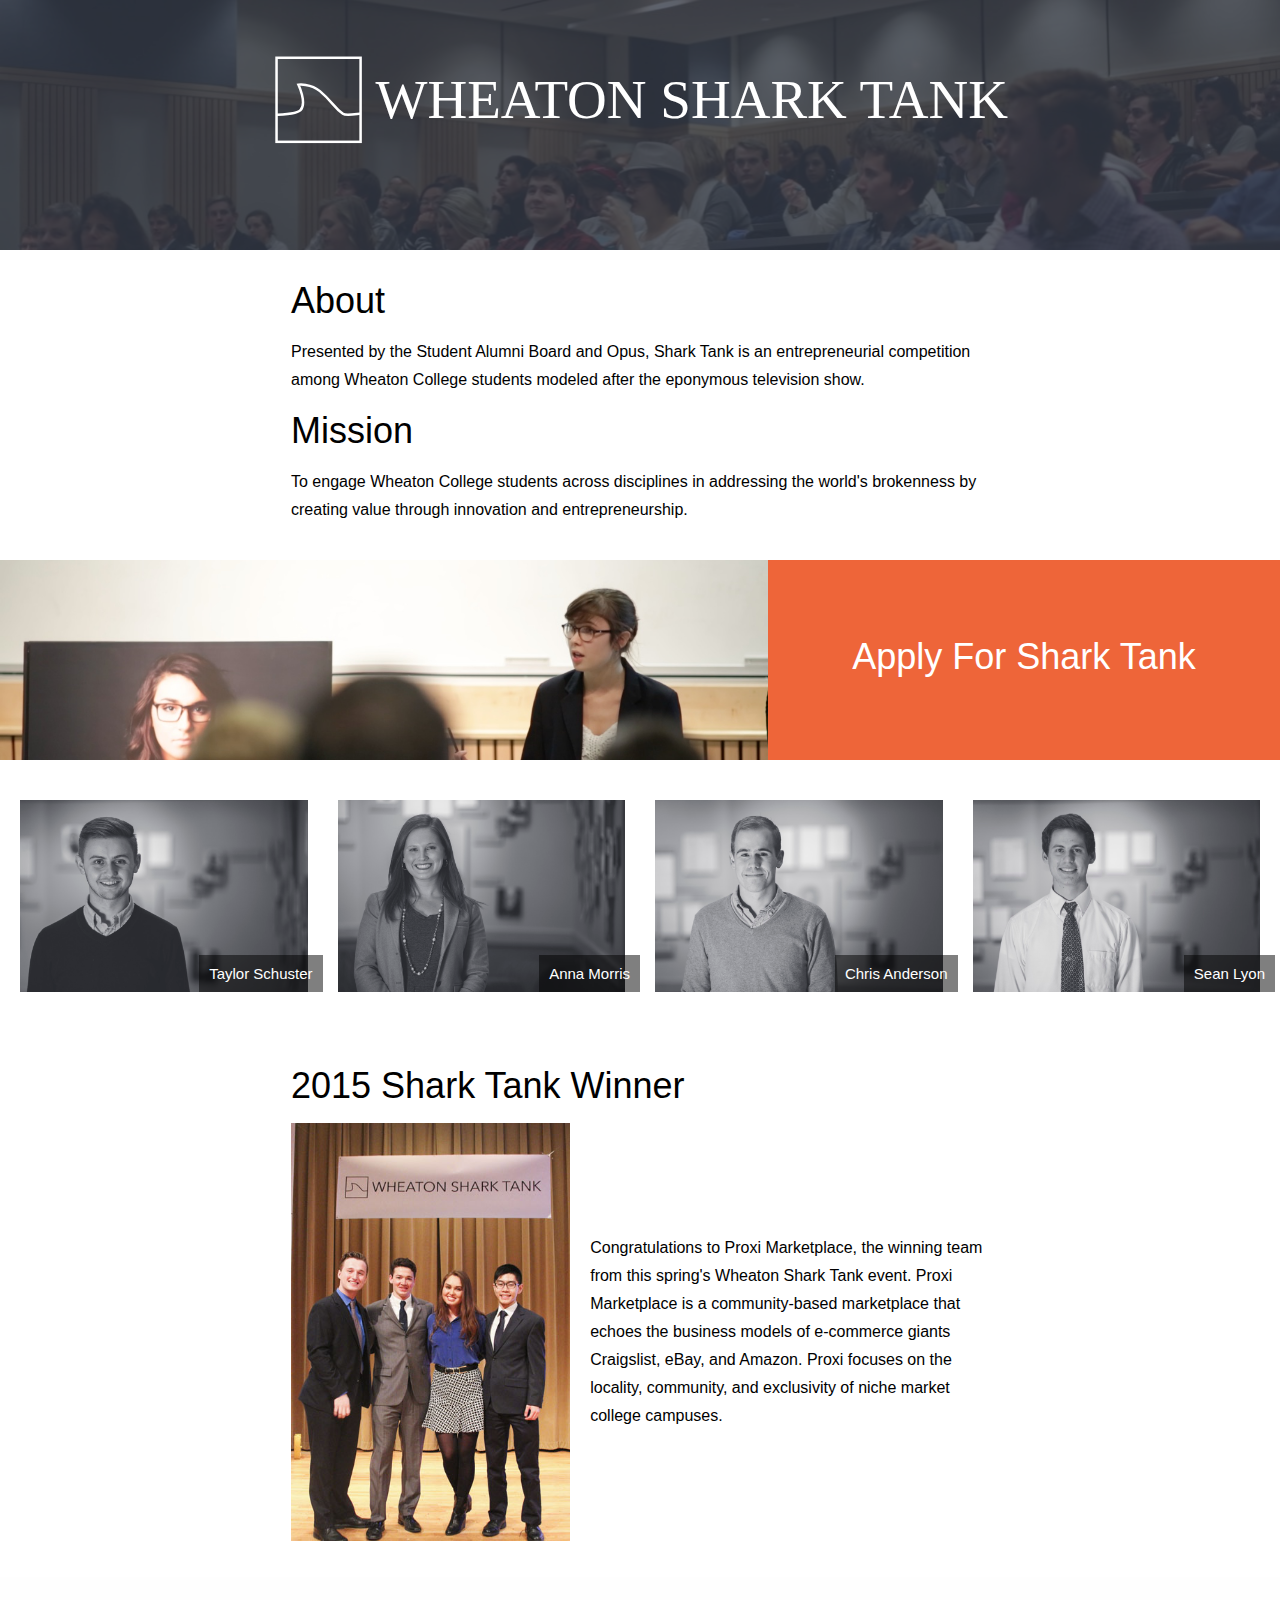
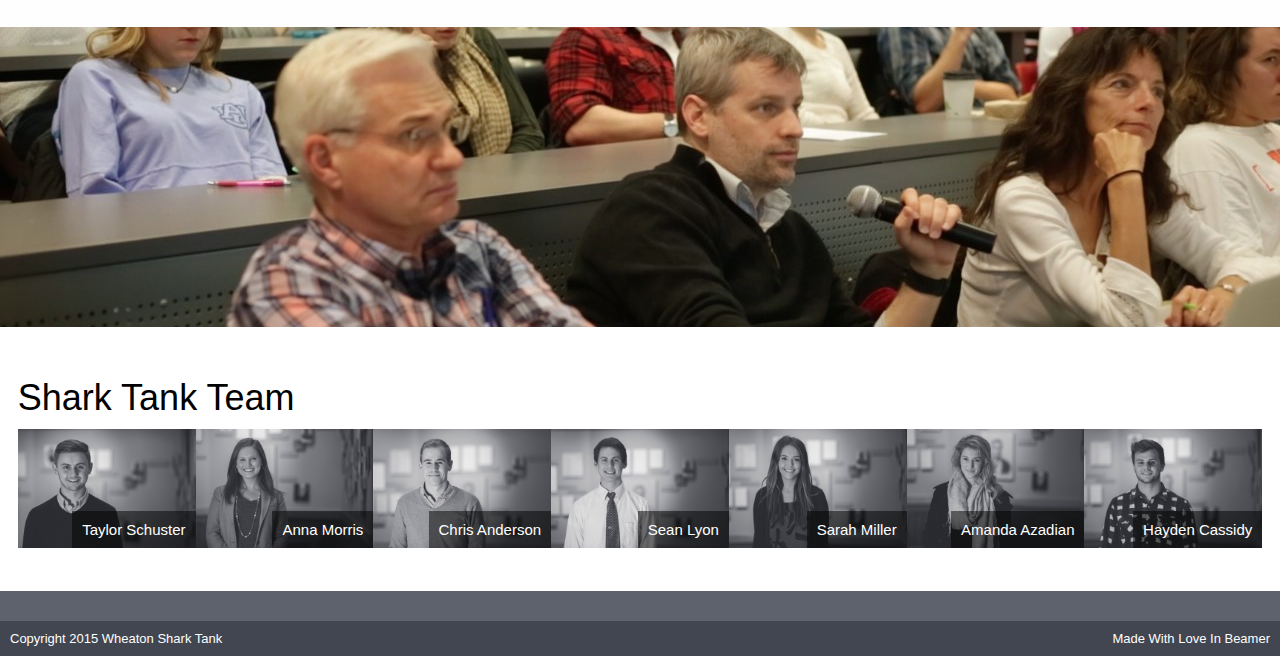
==== commit 5cde4f86: "Update index.html" ====
--- a/index.html
+++ b/index.html
@@ -36,25 +36,25 @@
                 </div>
             </section>
             <section class="team t100">
-                <div class="vectors t12">
+                <div class="vectors t25">
                     <a href="images/team/sharktank1.jpg" class="strip" data-strip-group="gallery1">
                         <img class="t100" src="images/team/sharktank1.jpg" />
                     </a>
                     <span>Taylor Schuster</span>
                 </div>
-                <div class="vectors t12">
+                <div class="vectors t25">
                     <a href="images/team/sharktank2.jpg" class="strip" data-strip-group="gallery1">
                         <img class="t100 strip" src="images/team/sharktank2.jpg" />
                     </a>
                     <span>Anna Morris</span>
                 </div>
-                <div class="vectors t12">
+                <div class="vectors t25">
                     <a href="images/team/sharktank3.jpg" class="strip" data-strip-group="gallery1">
                         <img class="t100 strip" src="images/team/sharktank3.jpg" />
                     </a>
                     <span>Chris Anderson</span>
                 </div>
-                <div class="vectors t12">
+                <div class="vectors t25">
                     <a href="images/team/sharktank4.jpg" class="strip" data-strip-group="gallery1">
                         <img class="t100 strip" src="images/team/sharktank4.jpg" />
                     </a>
--- a/css/style.css
+++ b/css/style.css
@@ -211,6 +211,8 @@
     margin: 0px;
     font-size: 15px;
     position: relative;
+    padding-left: 15px;
+    padding-right: 15px;
 }
 .vectors span {
     display: block;
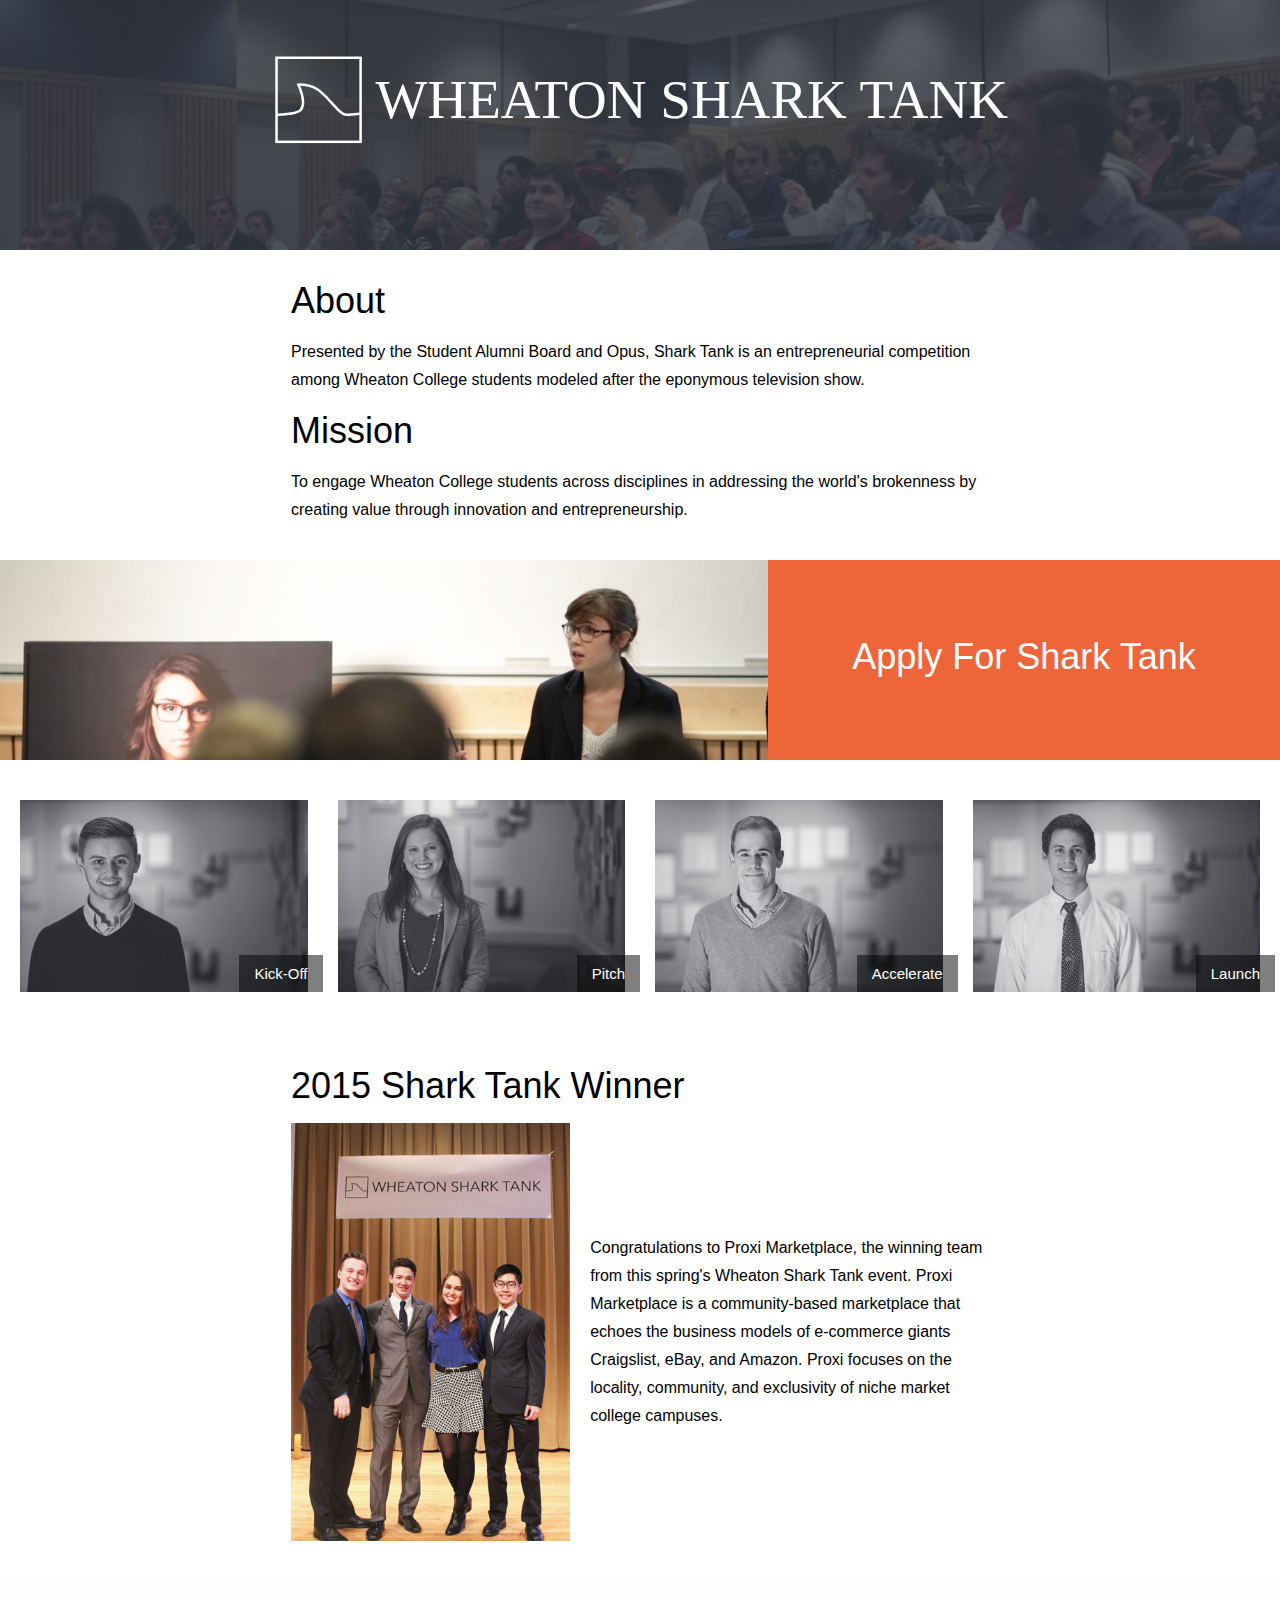
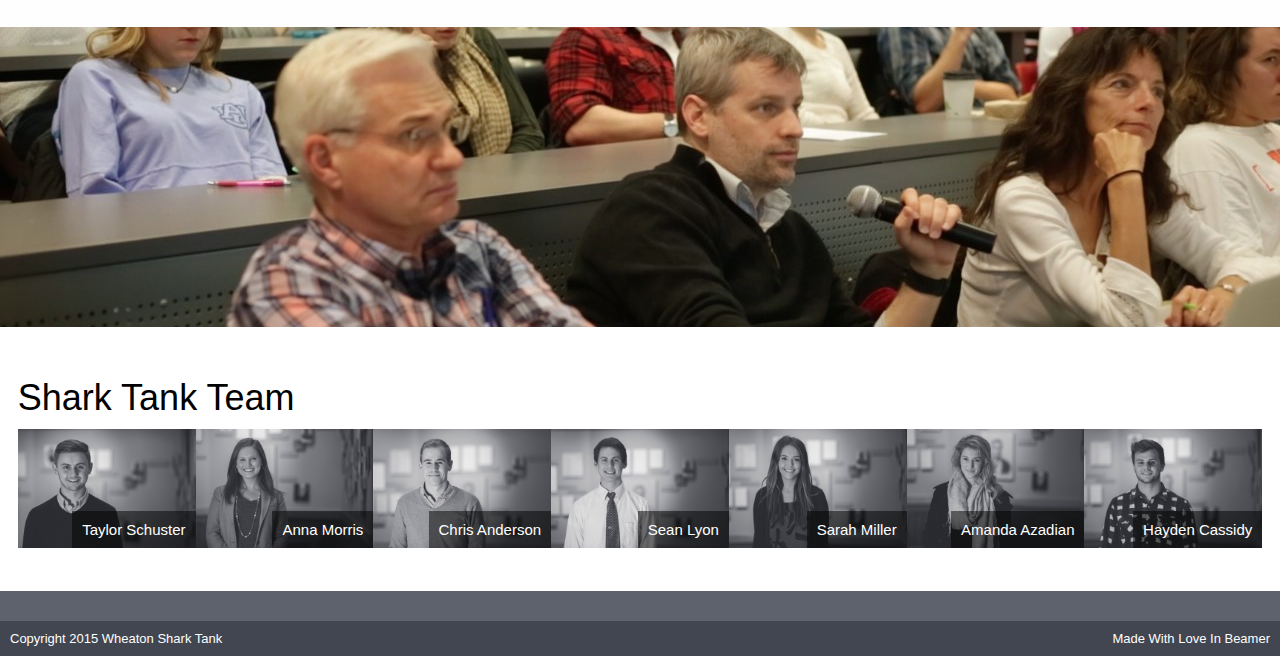
==== commit 3f3ff1af: "Update index.html" ====
--- a/index.html
+++ b/index.html
@@ -1,5 +1,6 @@
 <!DOCTYPE html>
 <html>
+    
     <head>
         <title>Wheaton Shark Tank</title>
         <meta name="viewport" content="width=device-width, initial-scale=1.0">
@@ -40,25 +41,25 @@
                     <a href="images/team/sharktank1.jpg" class="strip" data-strip-group="gallery1">
                         <img class="t100" src="images/team/sharktank1.jpg" />
                     </a>
-                    <span>Taylor Schuster</span>
+                    <span>Kick-Off</span>
                 </div>
                 <div class="vectors t25">
                     <a href="images/team/sharktank2.jpg" class="strip" data-strip-group="gallery1">
                         <img class="t100 strip" src="images/team/sharktank2.jpg" />
                     </a>
-                    <span>Anna Morris</span>
+                    <span>Pitch</span>
                 </div>
                 <div class="vectors t25">
                     <a href="images/team/sharktank3.jpg" class="strip" data-strip-group="gallery1">
                         <img class="t100 strip" src="images/team/sharktank3.jpg" />
                     </a>
-                    <span>Chris Anderson</span>
+                    <span>Accelerate</span>
                 </div>
                 <div class="vectors t25">
                     <a href="images/team/sharktank4.jpg" class="strip" data-strip-group="gallery1">
                         <img class="t100 strip" src="images/team/sharktank4.jpg" />
                     </a>
-                    <span>Sean Lyon</span>
+                    <span>Launch</span>
                 </div>
             </section>
             <section class="content">
--- a/css/style.css
+++ b/css/style.css
@@ -222,6 +222,8 @@
     padding: 10px;
     background: rgba(0,0,0,.5);
     color: #FFF;    
+    padding-left: 15px;
+    padding-right: 15px;
 }
 
 .winner-image {
